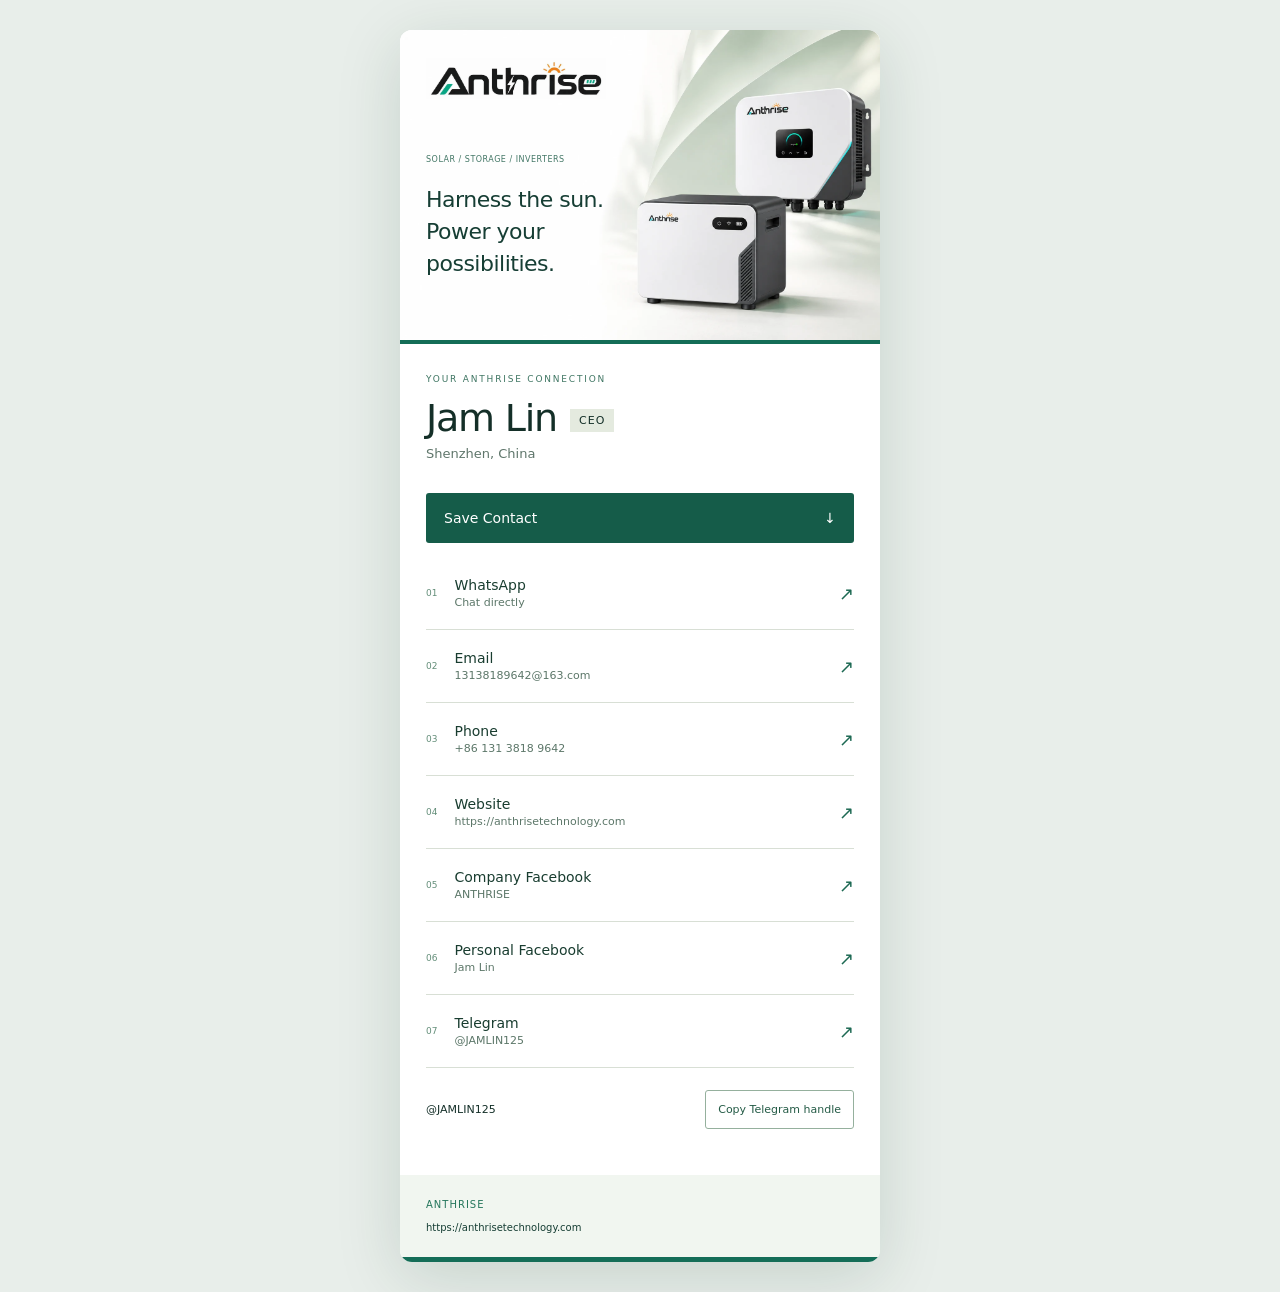
==== index.html @ 95c355f5 "Publish Jam Lin CEO digital card with local assets and vCard" ====
<!doctype html><html lang="en"><head><meta charset="utf-8"><meta name="viewport" content="width=device-width,initial-scale=1"><meta name="theme-color" content="#146d57"><meta name="description" content="Connect with Jam Lin, CEO of ANTHRISE in Shenzhen, China."><title>Jam Lin · CEO · ANTHRISE</title><link rel="stylesheet" href="style.css"></head><body><main><section class="hero"><a class="logo" href="https://anthrisetechnology.com" aria-label="ANTHRISE company website"><img src="logo.webp" alt="ANTHRISE"></a><div class="hero-copy"><span>SOLAR / STORAGE / INVERTERS</span><h1>Harness the sun.<br>Power your possibilities.</h1></div><small class="concept">Product composition</small></section><section class="profile"><div class="heading"><div><div class="eyebrow">YOUR ANTHRISE CONNECTION</div><h2>Jam Lin<span>CEO</span></h2><p>Shenzhen, China</p></div><span class="sun" aria-hidden="true">✳</span></div><a class="save" href="jam-lin.vcf" download>Save Contact <span>↓</span></a><nav aria-label="Connect with Jam"><a href="https://wa.me/8613138189642"><span class="number">01</span><span class="linktext"><b>WhatsApp</b><small>Chat directly</small></span><span class="arrow" aria-hidden="true">↗</span></a><a href="mailto:13138189642@163.com"><span class="number">02</span><span class="linktext"><b>Email</b><small>13138189642@163.com</small></span><span class="arrow" aria-hidden="true">↗</span></a><a href="tel:+8613138189642"><span class="number">03</span><span class="linktext"><b>Phone</b><small>+86 131 3818 9642</small></span><span class="arrow" aria-hidden="true">↗</span></a><a href="https://anthrisetechnology.com"><span class="number">04</span><span class="linktext"><b>Website</b><small>https://anthrisetechnology.com</small></span><span class="arrow" aria-hidden="true">↗</span></a><a href="https://www.facebook.com/share/19xgM2wjvQ/?mibextid=wwXIf"><span class="number">05</span><span class="linktext"><b>Company Facebook</b><small>ANTHRISE</small></span><span class="arrow" aria-hidden="true">↗</span></a><a href="https://www.facebook.com/share/1EpAdko1EA/?mibextid=wwXIfr"><span class="number">06</span><span class="linktext"><b>Personal Facebook</b><small>Jam Lin</small></span><span class="arrow" aria-hidden="true">↗</span></a><a href="https://t.me/JAMLIN125"><span class="number">07</span><span class="linktext"><b>Telegram</b><small>@JAMLIN125</small></span><span class="arrow" aria-hidden="true">↗</span></a></nav><div class="copy-row"><span>@JAMLIN125</span><button id="copy" type="button">Copy Telegram handle</button></div><p id="status" role="status" aria-live="polite"></p></section><footer><span>ANTHRISE</span><a href="https://anthrisetechnology.com">https://anthrisetechnology.com</a></footer></main><script src="script.js"></script></body></html>
---- style.css ----
*{box-sizing:border-box}body{margin:0;background:#dce4de;font-family:"Segoe UI",system-ui,sans-serif;color:#142f28}main{max-width:480px;margin:auto;background:#f5f5ed;min-height:100vh}.hero{height:320px;position:relative;background:#081614 url(energy-scene.webp) 62% center/cover no-repeat}.logo{position:absolute;left:26px;top:25px;background:white;padding:9px 12px;display:block}.logo img{width:140px;display:block}.hero-copy{position:absolute;left:26px;bottom:32px;max-width:225px}.hero-copy span{font-size:8px;letter-spacing:1.2px;color:#9bc6b8}.hero-copy h1{font-size:24px;font-weight:300;line-height:1.4;color:#f4f6ef;letter-spacing:-.5px}.concept{position:absolute;right:10px;bottom:8px;font-size:8px;color:#b0c4b9}.profile{padding:30px 26px 8px}.heading{display:flex;justify-content:space-between;align-items:center}.eyebrow{font-size:9px;letter-spacing:1.8px;color:#3e7562}h2{font-size:38px;font-weight:400;letter-spacing:-1.2px;margin:12px 0 4px}h2 span{font-size:11px;letter-spacing:1px;background:#e4eadf;padding:5px 9px;margin-left:13px;vertical-align:middle}p{font-size:13px;color:#5f766b;margin:6px 0}.sun{font-size:44px;color:#d99038}.save{display:flex;justify-content:space-between;background:#155c49;color:#fff;text-decoration:none;padding:17px 18px;border-radius:3px;margin:26px 0 14px;font-size:14px}nav a{min-height:73px;display:flex;gap:17px;align-items:center;border-bottom:1px solid #d8dfd5;text-decoration:none;color:#193d30}.number{font-size:9px;color:#628d78}.linktext{min-width:0}.linktext b{display:block;font-size:14px;font-weight:500}.linktext small{display:block;font-size:11px;color:#5c7769;margin-top:3px;overflow-wrap:anywhere}.arrow{margin-left:auto;font-size:18px;color:#1d6953}.copy-row{display:flex;justify-content:space-between;align-items:center;margin-top:22px;gap:10px;font-size:11px}button{font:inherit;padding:12px;border:1px solid #95b09d;border-radius:3px;background:transparent;color:#245b46;cursor:pointer}#status{font-size:11px;min-height:18px;margin:8px 0 12px}footer{padding:24px 26px;background:#102b27;color:#b3cebe;display:flex;flex-direction:column;gap:12px;font-size:10px;letter-spacing:1px}footer a{color:#d8e7dc;letter-spacing:0;text-decoration:none}a:focus-visible,button:focus-visible{outline:3px solid #da9139;outline-offset:3px}a:hover{filter:brightness(.92)}@media(min-width:600px){main{margin:30px auto;border-radius:12px;overflow:hidden;box-shadow:0 15px 65px #0c382426}}@media(max-width:360px){.profile{padding:25px 20px}.hero-copy{left:20px}.copy-row{flex-wrap:wrap}}body{background:#e8eeea}main{background:#fff}.hero{height:310px;background-color:#fff;background-position:center}.logo{background:transparent;padding:0;left:26px;top:28px}.logo img{width:180px;mix-blend-mode:multiply}.hero-copy{max-width:205px;bottom:42px}.hero-copy span{color:#437766;font-size:8px;letter-spacing:.5px}.hero-copy h1{color:#163e34;font-size:22px;line-height:1.45}.concept{display:none}.profile{border-top:4px solid #146d57;background:#fff}.sun{display:none}footer{background:#f1f6f0;color:#24765b;border-bottom:5px solid #146d57}footer a{color:#163e34}nav a:hover{background:#f5f8f3}@media(max-width:400px){.hero-copy{max-width:174px}.hero-copy h1{font-size:19px}.logo img{width:160px}}
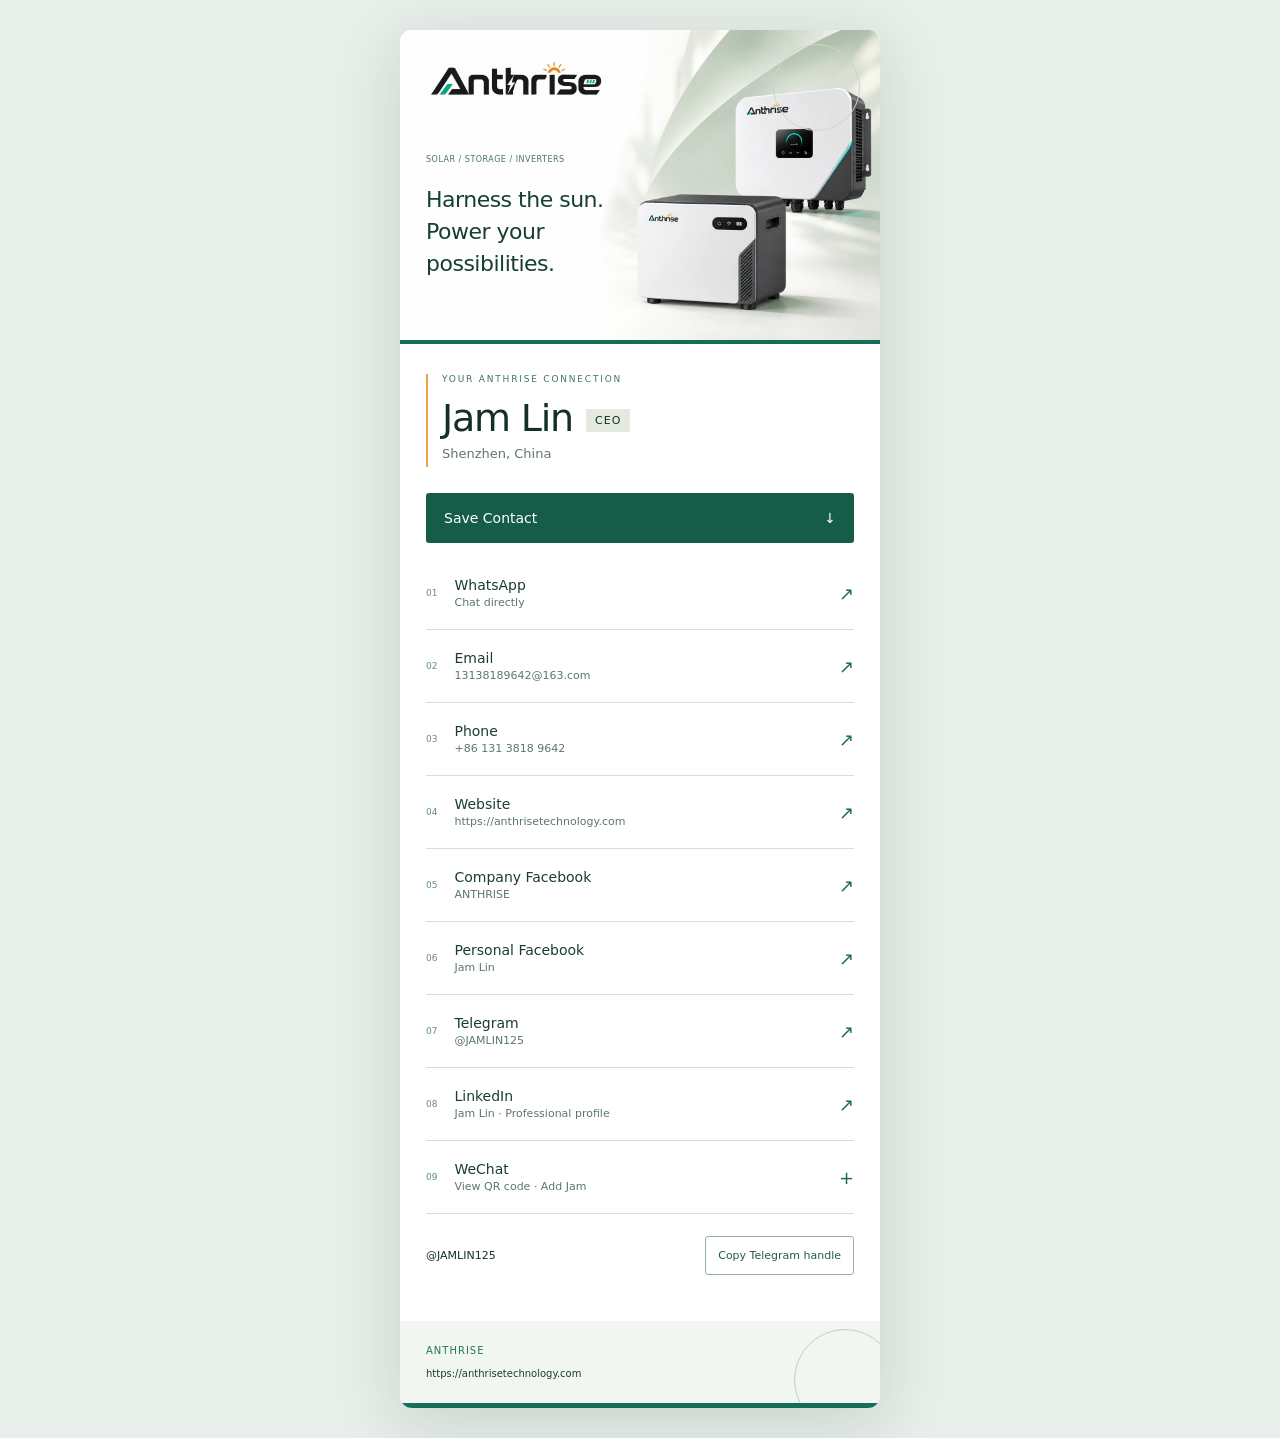
==== commit a0311cc5: "Add LinkedIn profile and supplied WeChat QR with refined card details" ====
--- a/index.html
+++ b/index.html
@@ -1 +1 @@
-<!doctype html><html lang="en"><head><meta charset="utf-8"><meta name="viewport" content="width=device-width,initial-scale=1"><meta name="theme-color" content="#146d57"><meta name="description" content="Connect with Jam Lin, CEO of ANTHRISE in Shenzhen, China."><title>Jam Lin · CEO · ANTHRISE</title><link rel="stylesheet" href="style.css"></head><body><main><section class="hero"><a class="logo" href="https://anthrisetechnology.com" aria-label="ANTHRISE company website"><img src="logo.webp" alt="ANTHRISE"></a><div class="hero-copy"><span>SOLAR / STORAGE / INVERTERS</span><h1>Harness the sun.<br>Power your possibilities.</h1></div><small class="concept">Product composition</small></section><section class="profile"><div class="heading"><div><div class="eyebrow">YOUR ANTHRISE CONNECTION</div><h2>Jam Lin<span>CEO</span></h2><p>Shenzhen, China</p></div><span class="sun" aria-hidden="true">✳</span></div><a class="save" href="jam-lin.vcf" download>Save Contact <span>↓</span></a><nav aria-label="Connect with Jam"><a href="https://wa.me/8613138189642"><span class="number">01</span><span class="linktext"><b>WhatsApp</b><small>Chat directly</small></span><span class="arrow" aria-hidden="true">↗</span></a><a href="mailto:13138189642@163.com"><span class="number">02</span><span class="linktext"><b>Email</b><small>13138189642@163.com</small></span><span class="arrow" aria-hidden="true">↗</span></a><a href="tel:+8613138189642"><span class="number">03</span><span class="linktext"><b>Phone</b><small>+86 131 3818 9642</small></span><span class="arrow" aria-hidden="true">↗</span></a><a href="https://anthrisetechnology.com"><span class="number">04</span><span class="linktext"><b>Website</b><small>https://anthrisetechnology.com</small></span><span class="arrow" aria-hidden="true">↗</span></a><a href="https://www.facebook.com/share/19xgM2wjvQ/?mibextid=wwXIf"><span class="number">05</span><span class="linktext"><b>Company Facebook</b><small>ANTHRISE</small></span><span class="arrow" aria-hidden="true">↗</span></a><a href="https://www.facebook.com/share/1EpAdko1EA/?mibextid=wwXIfr"><span class="number">06</span><span class="linktext"><b>Personal Facebook</b><small>Jam Lin</small></span><span class="arrow" aria-hidden="true">↗</span></a><a href="https://t.me/JAMLIN125"><span class="number">07</span><span class="linktext"><b>Telegram</b><small>@JAMLIN125</small></span><span class="arrow" aria-hidden="true">↗</span></a></nav><div class="copy-row"><span>@JAMLIN125</span><button id="copy" type="button">Copy Telegram handle</button></div><p id="status" role="status" aria-live="polite"></p></section><footer><span>ANTHRISE</span><a href="https://anthrisetechnology.com">https://anthrisetechnology.com</a></footer></main><script src="script.js"></script></body></html>+<!doctype html><html lang="en"><head><meta charset="utf-8"><meta name="viewport" content="width=device-width,initial-scale=1"><meta name="theme-color" content="#146d57"><meta name="description" content="Connect with Jam Lin, CEO of ANTHRISE in Shenzhen, China."><title>Jam Lin · CEO · ANTHRISE</title><link rel="stylesheet" href="style.css"></head><body><main><section class="hero"><a class="logo" href="https://anthrisetechnology.com" aria-label="ANTHRISE company website"><img src="logo.webp" alt="ANTHRISE"></a><div class="hero-copy"><span>SOLAR / STORAGE / INVERTERS</span><h1>Harness the sun.<br>Power your possibilities.</h1></div><small class="concept">Product composition</small></section><section class="profile"><div class="heading"><div><div class="eyebrow">YOUR ANTHRISE CONNECTION</div><h2>Jam Lin<span>CEO</span></h2><p>Shenzhen, China</p></div><span class="sun" aria-hidden="true">✳</span></div><a class="save" href="jam-lin.vcf" download>Save Contact <span>↓</span></a><nav aria-label="Connect with Jam"><a href="https://wa.me/8613138189642"><span class="number">01</span><span class="linktext"><b>WhatsApp</b><small>Chat directly</small></span><span class="arrow" aria-hidden="true">↗</span></a><a href="mailto:13138189642@163.com"><span class="number">02</span><span class="linktext"><b>Email</b><small>13138189642@163.com</small></span><span class="arrow" aria-hidden="true">↗</span></a><a href="tel:+8613138189642"><span class="number">03</span><span class="linktext"><b>Phone</b><small>+86 131 3818 9642</small></span><span class="arrow" aria-hidden="true">↗</span></a><a href="https://anthrisetechnology.com"><span class="number">04</span><span class="linktext"><b>Website</b><small>https://anthrisetechnology.com</small></span><span class="arrow" aria-hidden="true">↗</span></a><a href="https://www.facebook.com/share/19xgM2wjvQ/?mibextid=wwXIf"><span class="number">05</span><span class="linktext"><b>Company Facebook</b><small>ANTHRISE</small></span><span class="arrow" aria-hidden="true">↗</span></a><a href="https://www.facebook.com/share/1EpAdko1EA/?mibextid=wwXIfr"><span class="number">06</span><span class="linktext"><b>Personal Facebook</b><small>Jam Lin</small></span><span class="arrow" aria-hidden="true">↗</span></a><a href="https://t.me/JAMLIN125"><span class="number">07</span><span class="linktext"><b>Telegram</b><small>@JAMLIN125</small></span><span class="arrow" aria-hidden="true">↗</span></a><a href="https://www.linkedin.com/in/%E5%86%A0%E6%97%AD-%E6%9E%97-8a9b32443/"><span class="number">08</span><span class="linktext"><b>LinkedIn</b><small>Jam Lin · Professional profile</small></span><span class="arrow" aria-hidden="true">↗</span></a></nav><details class="wechat"><summary><span class="number">09</span><span class="linktext"><b>WeChat</b><small>View QR code · Add Jam</small></span><span class="arrow" aria-hidden="true">+</span></summary><div class="wechat-panel"><img src="wechat-qr.png" alt="Jam Lin WeChat friend QR code" width="280" height="280"><p>Save this QR code, then open WeChat → Scan → Photos to add me. You can also try long-pressing the code inside WeChat.</p><a href="wechat-qr.png" download="Jam-Lin-WeChat.png">Save WeChat QR code ↓</a></div></details><div class="copy-row"><span>@JAMLIN125</span><button id="copy" type="button">Copy Telegram handle</button></div><p id="status" role="status" aria-live="polite"></p></section><footer><span>ANTHRISE</span><a href="https://anthrisetechnology.com">https://anthrisetechnology.com</a></footer></main><script src="script.js"></script></body></html>
--- a/style.css
+++ b/style.css
@@ -1 +1 @@
-*{box-sizing:border-box}body{margin:0;background:#dce4de;font-family:"Segoe UI",system-ui,sans-serif;color:#142f28}main{max-width:480px;margin:auto;background:#f5f5ed;min-height:100vh}.hero{height:320px;position:relative;background:#081614 url(energy-scene.webp) 62% center/cover no-repeat}.logo{position:absolute;left:26px;top:25px;background:white;padding:9px 12px;display:block}.logo img{width:140px;display:block}.hero-copy{position:absolute;left:26px;bottom:32px;max-width:225px}.hero-copy span{font-size:8px;letter-spacing:1.2px;color:#9bc6b8}.hero-copy h1{font-size:24px;font-weight:300;line-height:1.4;color:#f4f6ef;letter-spacing:-.5px}.concept{position:absolute;right:10px;bottom:8px;font-size:8px;color:#b0c4b9}.profile{padding:30px 26px 8px}.heading{display:flex;justify-content:space-between;align-items:center}.eyebrow{font-size:9px;letter-spacing:1.8px;color:#3e7562}h2{font-size:38px;font-weight:400;letter-spacing:-1.2px;margin:12px 0 4px}h2 span{font-size:11px;letter-spacing:1px;background:#e4eadf;padding:5px 9px;margin-left:13px;vertical-align:middle}p{font-size:13px;color:#5f766b;margin:6px 0}.sun{font-size:44px;color:#d99038}.save{display:flex;justify-content:space-between;background:#155c49;color:#fff;text-decoration:none;padding:17px 18px;border-radius:3px;margin:26px 0 14px;font-size:14px}nav a{min-height:73px;display:flex;gap:17px;align-items:center;border-bottom:1px solid #d8dfd5;text-decoration:none;color:#193d30}.number{font-size:9px;color:#628d78}.linktext{min-width:0}.linktext b{display:block;font-size:14px;font-weight:500}.linktext small{display:block;font-size:11px;color:#5c7769;margin-top:3px;overflow-wrap:anywhere}.arrow{margin-left:auto;font-size:18px;color:#1d6953}.copy-row{display:flex;justify-content:space-between;align-items:center;margin-top:22px;gap:10px;font-size:11px}button{font:inherit;padding:12px;border:1px solid #95b09d;border-radius:3px;background:transparent;color:#245b46;cursor:pointer}#status{font-size:11px;min-height:18px;margin:8px 0 12px}footer{padding:24px 26px;background:#102b27;color:#b3cebe;display:flex;flex-direction:column;gap:12px;font-size:10px;letter-spacing:1px}footer a{color:#d8e7dc;letter-spacing:0;text-decoration:none}a:focus-visible,button:focus-visible{outline:3px solid #da9139;outline-offset:3px}a:hover{filter:brightness(.92)}@media(min-width:600px){main{margin:30px auto;border-radius:12px;overflow:hidden;box-shadow:0 15px 65px #0c382426}}@media(max-width:360px){.profile{padding:25px 20px}.hero-copy{left:20px}.copy-row{flex-wrap:wrap}}body{background:#e8eeea}main{background:#fff}.hero{height:310px;background-color:#fff;background-position:center}.logo{background:transparent;padding:0;left:26px;top:28px}.logo img{width:180px;mix-blend-mode:multiply}.hero-copy{max-width:205px;bottom:42px}.hero-copy span{color:#437766;font-size:8px;letter-spacing:.5px}.hero-copy h1{color:#163e34;font-size:22px;line-height:1.45}.concept{display:none}.profile{border-top:4px solid #146d57;background:#fff}.sun{display:none}footer{background:#f1f6f0;color:#24765b;border-bottom:5px solid #146d57}footer a{color:#163e34}nav a:hover{background:#f5f8f3}@media(max-width:400px){.hero-copy{max-width:174px}.hero-copy h1{font-size:19px}.logo img{width:160px}}+*{box-sizing:border-box}body{margin:0;background:#dce4de;font-family:"Segoe UI",system-ui,sans-serif;color:#142f28}main{max-width:480px;margin:auto;background:#f5f5ed;min-height:100vh}.hero{height:320px;position:relative;background:#081614 url(energy-scene.webp) 62% center/cover no-repeat}.logo{position:absolute;left:26px;top:25px;background:white;padding:9px 12px;display:block}.logo img{width:140px;display:block}.hero-copy{position:absolute;left:26px;bottom:32px;max-width:225px}.hero-copy span{font-size:8px;letter-spacing:1.2px;color:#9bc6b8}.hero-copy h1{font-size:24px;font-weight:300;line-height:1.4;color:#f4f6ef;letter-spacing:-.5px}.concept{position:absolute;right:10px;bottom:8px;font-size:8px;color:#b0c4b9}.profile{padding:30px 26px 8px}.heading{display:flex;justify-content:space-between;align-items:center}.eyebrow{font-size:9px;letter-spacing:1.8px;color:#3e7562}h2{font-size:38px;font-weight:400;letter-spacing:-1.2px;margin:12px 0 4px}h2 span{font-size:11px;letter-spacing:1px;background:#e4eadf;padding:5px 9px;margin-left:13px;vertical-align:middle}p{font-size:13px;color:#5f766b;margin:6px 0}.sun{font-size:44px;color:#d99038}.save{display:flex;justify-content:space-between;background:#155c49;color:#fff;text-decoration:none;padding:17px 18px;border-radius:3px;margin:26px 0 14px;font-size:14px}nav a{min-height:73px;display:flex;gap:17px;align-items:center;border-bottom:1px solid #d8dfd5;text-decoration:none;color:#193d30}.number{font-size:9px;color:#628d78}.linktext{min-width:0}.linktext b{display:block;font-size:14px;font-weight:500}.linktext small{display:block;font-size:11px;color:#5c7769;margin-top:3px;overflow-wrap:anywhere}.arrow{margin-left:auto;font-size:18px;color:#1d6953}.copy-row{display:flex;justify-content:space-between;align-items:center;margin-top:22px;gap:10px;font-size:11px}button{font:inherit;padding:12px;border:1px solid #95b09d;border-radius:3px;background:transparent;color:#245b46;cursor:pointer}#status{font-size:11px;min-height:18px;margin:8px 0 12px}footer{padding:24px 26px;background:#102b27;color:#b3cebe;display:flex;flex-direction:column;gap:12px;font-size:10px;letter-spacing:1px}footer a{color:#d8e7dc;letter-spacing:0;text-decoration:none}a:focus-visible,button:focus-visible{outline:3px solid #da9139;outline-offset:3px}a:hover{filter:brightness(.92)}@media(min-width:600px){main{margin:30px auto;border-radius:12px;overflow:hidden;box-shadow:0 15px 65px #0c382426}}@media(max-width:360px){.profile{padding:25px 20px}.hero-copy{left:20px}.copy-row{flex-wrap:wrap}}body{background:#e8eeea}main{background:#fff}.hero{height:310px;background-color:#fff;background-position:center}.logo{background:transparent;padding:0;left:26px;top:28px}.logo img{width:180px;mix-blend-mode:multiply}.hero-copy{max-width:205px;bottom:42px}.hero-copy span{color:#437766;font-size:8px;letter-spacing:.5px}.hero-copy h1{color:#163e34;font-size:22px;line-height:1.45}.concept{display:none}.profile{border-top:4px solid #146d57;background:#fff}.sun{display:none}footer{background:#f1f6f0;color:#24765b;border-bottom:5px solid #146d57}footer a{color:#163e34}nav a:hover{background:#f5f8f3}@media(max-width:400px){.hero-copy{max-width:174px}.hero-copy h1{font-size:19px}.logo img{width:160px}}footer{position:relative;overflow:hidden}footer:before{content:"";position:absolute;right:-16px;top:8px;width:100px;height:100px;border:1px solid #bdd2bf;border-radius:50%;pointer-events:none}.heading{border-left:2px solid #e8a24b;padding-left:14px}.hero:after{content:"";position:absolute;right:20px;top:14px;width:85px;height:85px;border:1px solid #c8d9c5;border-radius:50%;pointer-events:none}.wechat summary{list-style:none;cursor:pointer;display:flex;gap:17px;align-items:center;min-height:73px;border-bottom:1px solid #d8dfd5;color:#193d30}.wechat summary::-webkit-details-marker{display:none}.wechat summary:focus-visible{outline:3px solid #da9139}.wechat[open] .arrow{transform:rotate(45deg)}.wechat-panel{text-align:center;background:#f4f8f1;padding:20px 15px;margin:12px 0;border-radius:8px}.wechat-panel img{display:block;width:min(100%,280px);height:auto;margin:auto}.wechat-panel p{font-size:12px;line-height:1.7;margin:14px 0}.wechat-panel a{color:#146d57;display:inline-block;padding:12px;font-size:13px}
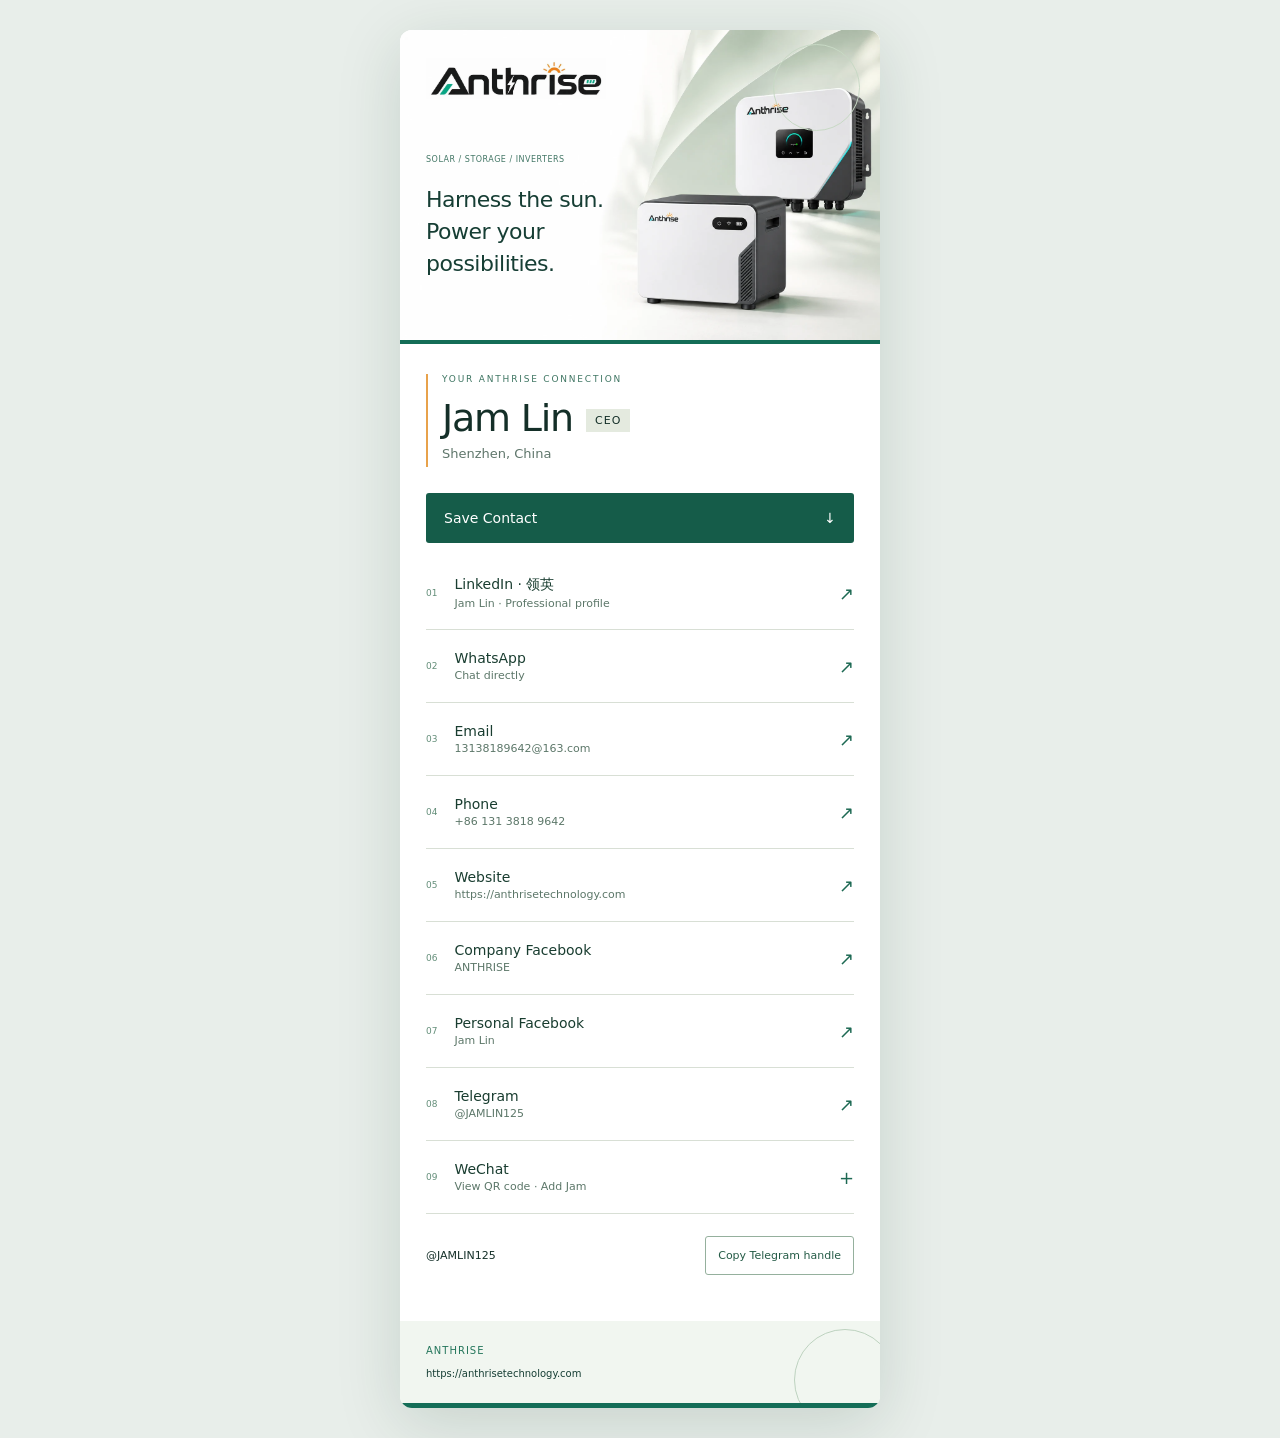
==== commit fc8ce383: "Make LinkedIn the first contact option with a clear bilingual label" ====
--- a/index.html
+++ b/index.html
@@ -1 +1 @@
-<!doctype html><html lang="en"><head><meta charset="utf-8"><meta name="viewport" content="width=device-width,initial-scale=1"><meta name="theme-color" content="#146d57"><meta name="description" content="Connect with Jam Lin, CEO of ANTHRISE in Shenzhen, China."><title>Jam Lin · CEO · ANTHRISE</title><link rel="stylesheet" href="style.css"></head><body><main><section class="hero"><a class="logo" href="https://anthrisetechnology.com" aria-label="ANTHRISE company website"><img src="logo.webp" alt="ANTHRISE"></a><div class="hero-copy"><span>SOLAR / STORAGE / INVERTERS</span><h1>Harness the sun.<br>Power your possibilities.</h1></div><small class="concept">Product composition</small></section><section class="profile"><div class="heading"><div><div class="eyebrow">YOUR ANTHRISE CONNECTION</div><h2>Jam Lin<span>CEO</span></h2><p>Shenzhen, China</p></div><span class="sun" aria-hidden="true">✳</span></div><a class="save" href="jam-lin.vcf" download>Save Contact <span>↓</span></a><nav aria-label="Connect with Jam"><a href="https://wa.me/8613138189642"><span class="number">01</span><span class="linktext"><b>WhatsApp</b><small>Chat directly</small></span><span class="arrow" aria-hidden="true">↗</span></a><a href="mailto:13138189642@163.com"><span class="number">02</span><span class="linktext"><b>Email</b><small>13138189642@163.com</small></span><span class="arrow" aria-hidden="true">↗</span></a><a href="tel:+8613138189642"><span class="number">03</span><span class="linktext"><b>Phone</b><small>+86 131 3818 9642</small></span><span class="arrow" aria-hidden="true">↗</span></a><a href="https://anthrisetechnology.com"><span class="number">04</span><span class="linktext"><b>Website</b><small>https://anthrisetechnology.com</small></span><span class="arrow" aria-hidden="true">↗</span></a><a href="https://www.facebook.com/share/19xgM2wjvQ/?mibextid=wwXIf"><span class="number">05</span><span class="linktext"><b>Company Facebook</b><small>ANTHRISE</small></span><span class="arrow" aria-hidden="true">↗</span></a><a href="https://www.facebook.com/share/1EpAdko1EA/?mibextid=wwXIfr"><span class="number">06</span><span class="linktext"><b>Personal Facebook</b><small>Jam Lin</small></span><span class="arrow" aria-hidden="true">↗</span></a><a href="https://t.me/JAMLIN125"><span class="number">07</span><span class="linktext"><b>Telegram</b><small>@JAMLIN125</small></span><span class="arrow" aria-hidden="true">↗</span></a><a href="https://www.linkedin.com/in/%E5%86%A0%E6%97%AD-%E6%9E%97-8a9b32443/"><span class="number">08</span><span class="linktext"><b>LinkedIn</b><small>Jam Lin · Professional profile</small></span><span class="arrow" aria-hidden="true">↗</span></a></nav><details class="wechat"><summary><span class="number">09</span><span class="linktext"><b>WeChat</b><small>View QR code · Add Jam</small></span><span class="arrow" aria-hidden="true">+</span></summary><div class="wechat-panel"><img src="wechat-qr.png" alt="Jam Lin WeChat friend QR code" width="280" height="280"><p>Save this QR code, then open WeChat → Scan → Photos to add me. You can also try long-pressing the code inside WeChat.</p><a href="wechat-qr.png" download="Jam-Lin-WeChat.png">Save WeChat QR code ↓</a></div></details><div class="copy-row"><span>@JAMLIN125</span><button id="copy" type="button">Copy Telegram handle</button></div><p id="status" role="status" aria-live="polite"></p></section><footer><span>ANTHRISE</span><a href="https://anthrisetechnology.com">https://anthrisetechnology.com</a></footer></main><script src="script.js"></script></body></html>+<!doctype html><html lang="en"><head><meta charset="utf-8"><meta name="viewport" content="width=device-width,initial-scale=1"><meta name="theme-color" content="#146d57"><meta name="description" content="Connect with Jam Lin, CEO of ANTHRISE in Shenzhen, China."><title>Jam Lin · CEO · ANTHRISE</title><link rel="stylesheet" href="style.css"></head><body><main><section class="hero"><a class="logo" href="https://anthrisetechnology.com" aria-label="ANTHRISE company website"><img src="logo.webp" alt="ANTHRISE"></a><div class="hero-copy"><span>SOLAR / STORAGE / INVERTERS</span><h1>Harness the sun.<br>Power your possibilities.</h1></div><small class="concept">Product composition</small></section><section class="profile"><div class="heading"><div><div class="eyebrow">YOUR ANTHRISE CONNECTION</div><h2>Jam Lin<span>CEO</span></h2><p>Shenzhen, China</p></div><span class="sun" aria-hidden="true">✳</span></div><a class="save" href="jam-lin.vcf" download>Save Contact <span>↓</span></a><nav aria-label="Connect with Jam"><a href="https://www.linkedin.com/in/%E5%86%A0%E6%97%AD-%E6%9E%97-8a9b32443/"><span class="number">01</span><span class="linktext"><b>LinkedIn · 领英</b><small>Jam Lin · Professional profile</small></span><span class="arrow" aria-hidden="true">↗</span></a><a href="https://wa.me/8613138189642"><span class="number">02</span><span class="linktext"><b>WhatsApp</b><small>Chat directly</small></span><span class="arrow" aria-hidden="true">↗</span></a><a href="mailto:13138189642@163.com"><span class="number">03</span><span class="linktext"><b>Email</b><small>13138189642@163.com</small></span><span class="arrow" aria-hidden="true">↗</span></a><a href="tel:+8613138189642"><span class="number">04</span><span class="linktext"><b>Phone</b><small>+86 131 3818 9642</small></span><span class="arrow" aria-hidden="true">↗</span></a><a href="https://anthrisetechnology.com"><span class="number">05</span><span class="linktext"><b>Website</b><small>https://anthrisetechnology.com</small></span><span class="arrow" aria-hidden="true">↗</span></a><a href="https://www.facebook.com/share/19xgM2wjvQ/?mibextid=wwXIf"><span class="number">06</span><span class="linktext"><b>Company Facebook</b><small>ANTHRISE</small></span><span class="arrow" aria-hidden="true">↗</span></a><a href="https://www.facebook.com/share/1EpAdko1EA/?mibextid=wwXIfr"><span class="number">07</span><span class="linktext"><b>Personal Facebook</b><small>Jam Lin</small></span><span class="arrow" aria-hidden="true">↗</span></a><a href="https://t.me/JAMLIN125"><span class="number">08</span><span class="linktext"><b>Telegram</b><small>@JAMLIN125</small></span><span class="arrow" aria-hidden="true">↗</span></a></nav><details class="wechat"><summary><span class="number">09</span><span class="linktext"><b>WeChat</b><small>View QR code · Add Jam</small></span><span class="arrow" aria-hidden="true">+</span></summary><div class="wechat-panel"><img src="wechat-qr.png" alt="Jam Lin WeChat friend QR code" width="280" height="280"><p>Save this QR code, then open WeChat → Scan → Photos to add me. You can also try long-pressing the code inside WeChat.</p><a href="wechat-qr.png" download="Jam-Lin-WeChat.png">Save WeChat QR code ↓</a></div></details><div class="copy-row"><span>@JAMLIN125</span><button id="copy" type="button">Copy Telegram handle</button></div><p id="status" role="status" aria-live="polite"></p></section><footer><span>ANTHRISE</span><a href="https://anthrisetechnology.com">https://anthrisetechnology.com</a></footer></main><script src="script.js"></script></body></html>
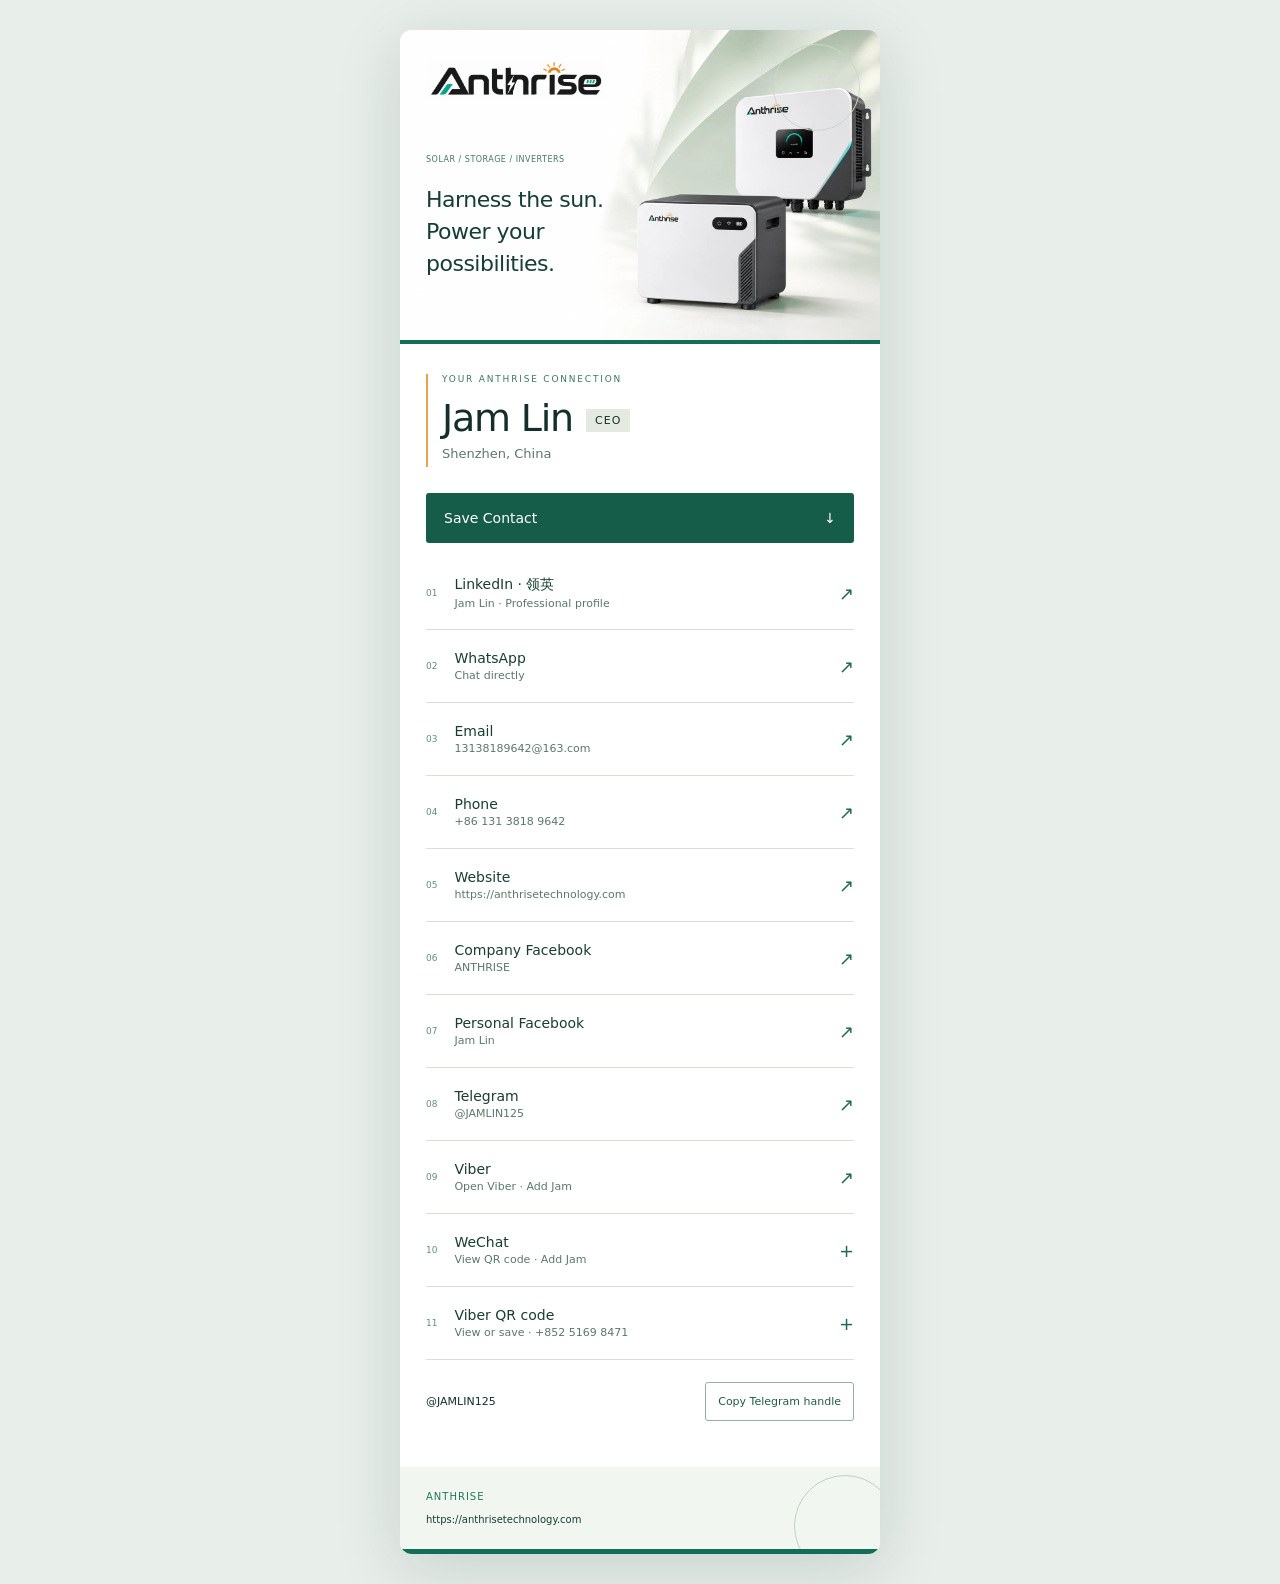
==== commit 14e91c5e: "Add supplied Viber account and QR fallback to digital card only" ====
--- a/index.html
+++ b/index.html
@@ -1 +1 @@
-<!doctype html><html lang="en"><head><meta charset="utf-8"><meta name="viewport" content="width=device-width,initial-scale=1"><meta name="theme-color" content="#146d57"><meta name="description" content="Connect with Jam Lin, CEO of ANTHRISE in Shenzhen, China."><title>Jam Lin · CEO · ANTHRISE</title><link rel="stylesheet" href="style.css"></head><body><main><section class="hero"><a class="logo" href="https://anthrisetechnology.com" aria-label="ANTHRISE company website"><img src="logo.webp" alt="ANTHRISE"></a><div class="hero-copy"><span>SOLAR / STORAGE / INVERTERS</span><h1>Harness the sun.<br>Power your possibilities.</h1></div><small class="concept">Product composition</small></section><section class="profile"><div class="heading"><div><div class="eyebrow">YOUR ANTHRISE CONNECTION</div><h2>Jam Lin<span>CEO</span></h2><p>Shenzhen, China</p></div><span class="sun" aria-hidden="true">✳</span></div><a class="save" href="jam-lin.vcf" download>Save Contact <span>↓</span></a><nav aria-label="Connect with Jam"><a href="https://www.linkedin.com/in/%E5%86%A0%E6%97%AD-%E6%9E%97-8a9b32443/"><span class="number">01</span><span class="linktext"><b>LinkedIn · 领英</b><small>Jam Lin · Professional profile</small></span><span class="arrow" aria-hidden="true">↗</span></a><a href="https://wa.me/8613138189642"><span class="number">02</span><span class="linktext"><b>WhatsApp</b><small>Chat directly</small></span><span class="arrow" aria-hidden="true">↗</span></a><a href="mailto:13138189642@163.com"><span class="number">03</span><span class="linktext"><b>Email</b><small>13138189642@163.com</small></span><span class="arrow" aria-hidden="true">↗</span></a><a href="tel:+8613138189642"><span class="number">04</span><span class="linktext"><b>Phone</b><small>+86 131 3818 9642</small></span><span class="arrow" aria-hidden="true">↗</span></a><a href="https://anthrisetechnology.com"><span class="number">05</span><span class="linktext"><b>Website</b><small>https://anthrisetechnology.com</small></span><span class="arrow" aria-hidden="true">↗</span></a><a href="https://www.facebook.com/share/19xgM2wjvQ/?mibextid=wwXIf"><span class="number">06</span><span class="linktext"><b>Company Facebook</b><small>ANTHRISE</small></span><span class="arrow" aria-hidden="true">↗</span></a><a href="https://www.facebook.com/share/1EpAdko1EA/?mibextid=wwXIfr"><span class="number">07</span><span class="linktext"><b>Personal Facebook</b><small>Jam Lin</small></span><span class="arrow" aria-hidden="true">↗</span></a><a href="https://t.me/JAMLIN125"><span class="number">08</span><span class="linktext"><b>Telegram</b><small>@JAMLIN125</small></span><span class="arrow" aria-hidden="true">↗</span></a></nav><details class="wechat"><summary><span class="number">09</span><span class="linktext"><b>WeChat</b><small>View QR code · Add Jam</small></span><span class="arrow" aria-hidden="true">+</span></summary><div class="wechat-panel"><img src="wechat-qr.png" alt="Jam Lin WeChat friend QR code" width="280" height="280"><p>Save this QR code, then open WeChat → Scan → Photos to add me. You can also try long-pressing the code inside WeChat.</p><a href="wechat-qr.png" download="Jam-Lin-WeChat.png">Save WeChat QR code ↓</a></div></details><div class="copy-row"><span>@JAMLIN125</span><button id="copy" type="button">Copy Telegram handle</button></div><p id="status" role="status" aria-live="polite"></p></section><footer><span>ANTHRISE</span><a href="https://anthrisetechnology.com">https://anthrisetechnology.com</a></footer></main><script src="script.js"></script></body></html>+<!doctype html><html lang="en"><head><meta charset="utf-8"><meta name="viewport" content="width=device-width,initial-scale=1"><meta name="theme-color" content="#146d57"><meta name="description" content="Connect with Jam Lin, CEO of ANTHRISE in Shenzhen, China."><title>Jam Lin · CEO · ANTHRISE</title><link rel="stylesheet" href="style.css"></head><body><main><section class="hero"><a class="logo" href="https://anthrisetechnology.com" aria-label="ANTHRISE company website"><img src="logo.webp" alt="ANTHRISE"></a><div class="hero-copy"><span>SOLAR / STORAGE / INVERTERS</span><h1>Harness the sun.<br>Power your possibilities.</h1></div><small class="concept">Product composition</small></section><section class="profile"><div class="heading"><div><div class="eyebrow">YOUR ANTHRISE CONNECTION</div><h2>Jam Lin<span>CEO</span></h2><p>Shenzhen, China</p></div><span class="sun" aria-hidden="true">✳</span></div><a class="save" href="jam-lin.vcf" download>Save Contact <span>↓</span></a><nav aria-label="Connect with Jam"><a href="https://www.linkedin.com/in/%E5%86%A0%E6%97%AD-%E6%9E%97-8a9b32443/"><span class="number">01</span><span class="linktext"><b>LinkedIn · 领英</b><small>Jam Lin · Professional profile</small></span><span class="arrow" aria-hidden="true">↗</span></a><a href="https://wa.me/8613138189642"><span class="number">02</span><span class="linktext"><b>WhatsApp</b><small>Chat directly</small></span><span class="arrow" aria-hidden="true">↗</span></a><a href="mailto:13138189642@163.com"><span class="number">03</span><span class="linktext"><b>Email</b><small>13138189642@163.com</small></span><span class="arrow" aria-hidden="true">↗</span></a><a href="tel:+8613138189642"><span class="number">04</span><span class="linktext"><b>Phone</b><small>+86 131 3818 9642</small></span><span class="arrow" aria-hidden="true">↗</span></a><a href="https://anthrisetechnology.com"><span class="number">05</span><span class="linktext"><b>Website</b><small>https://anthrisetechnology.com</small></span><span class="arrow" aria-hidden="true">↗</span></a><a href="https://www.facebook.com/share/19xgM2wjvQ/?mibextid=wwXIf"><span class="number">06</span><span class="linktext"><b>Company Facebook</b><small>ANTHRISE</small></span><span class="arrow" aria-hidden="true">↗</span></a><a href="https://www.facebook.com/share/1EpAdko1EA/?mibextid=wwXIfr"><span class="number">07</span><span class="linktext"><b>Personal Facebook</b><small>Jam Lin</small></span><span class="arrow" aria-hidden="true">↗</span></a><a href="https://t.me/JAMLIN125"><span class="number">08</span><span class="linktext"><b>Telegram</b><small>@JAMLIN125</small></span><span class="arrow" aria-hidden="true">↗</span></a><a href="viber://add?number=85251698471"><span class="number">09</span><span class="linktext"><b>Viber</b><small>Open Viber · Add Jam</small></span><span class="arrow" aria-hidden="true">↗</span></a></nav><details class="wechat"><summary><span class="number">10</span><span class="linktext"><b>WeChat</b><small>View QR code · Add Jam</small></span><span class="arrow" aria-hidden="true">+</span></summary><div class="wechat-panel"><img src="wechat-qr.png" alt="Jam Lin WeChat friend QR code" width="280" height="280"><p>Save this QR code, then open WeChat → Scan → Photos to add me. You can also try long-pressing the code inside WeChat.</p><a href="wechat-qr.png" download="Jam-Lin-WeChat.png">Save WeChat QR code ↓</a></div></details><details class="wechat"><summary><span class="number">11</span><span class="linktext"><b>Viber QR code</b><small>View or save · +852 5169 8471</small></span><span class="arrow" aria-hidden="true">+</span></summary><div class="wechat-panel"><img src="[data-uri]" alt="Jam Viber account QR code" width="280" height="280"><p>If Viber does not open, save this code and scan it in Viber, or add +852 5169 8471 in the app.</p><a href="[data-uri]" download="Jam-Viber.png">Save Viber QR code ↓</a></div></details><div class="copy-row"><span>@JAMLIN125</span><button id="copy" type="button">Copy Telegram handle</button></div><p id="status" role="status" aria-live="polite"></p></section><footer><span>ANTHRISE</span><a href="https://anthrisetechnology.com">https://anthrisetechnology.com</a></footer></main><script src="script.js"></script></body></html>
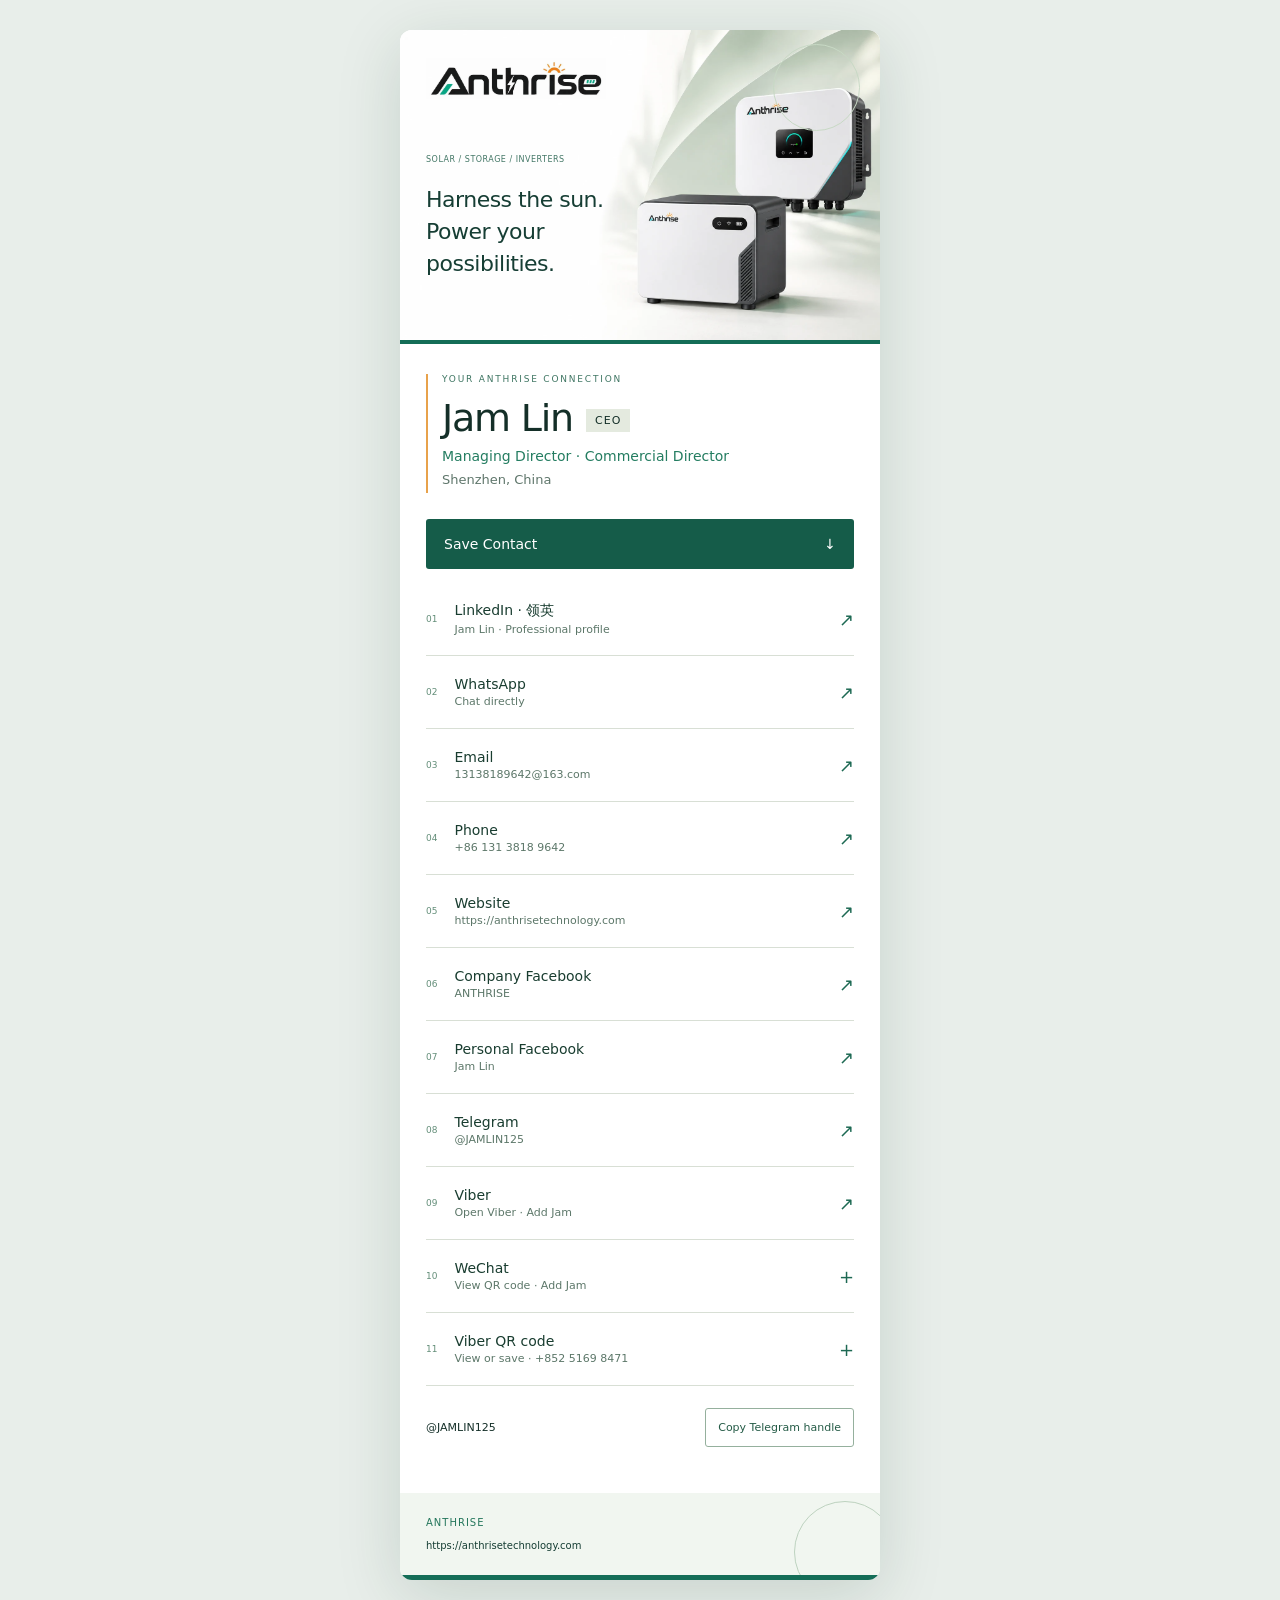
==== commit 200afb7c: "Add Managing Director and Commercial Director alongside CEO" ====
--- a/index.html
+++ b/index.html
@@ -1 +1 @@
-<!doctype html><html lang="en"><head><meta charset="utf-8"><meta name="viewport" content="width=device-width,initial-scale=1"><meta name="theme-color" content="#146d57"><meta name="description" content="Connect with Jam Lin, CEO of ANTHRISE in Shenzhen, China."><title>Jam Lin · CEO · ANTHRISE</title><link rel="stylesheet" href="style.css"></head><body><main><section class="hero"><a class="logo" href="https://anthrisetechnology.com" aria-label="ANTHRISE company website"><img src="logo.webp" alt="ANTHRISE"></a><div class="hero-copy"><span>SOLAR / STORAGE / INVERTERS</span><h1>Harness the sun.<br>Power your possibilities.</h1></div><small class="concept">Product composition</small></section><section class="profile"><div class="heading"><div><div class="eyebrow">YOUR ANTHRISE CONNECTION</div><h2>Jam Lin<span>CEO</span></h2><p>Shenzhen, China</p></div><span class="sun" aria-hidden="true">✳</span></div><a class="save" href="jam-lin.vcf" download>Save Contact <span>↓</span></a><nav aria-label="Connect with Jam"><a href="https://www.linkedin.com/in/%E5%86%A0%E6%97%AD-%E6%9E%97-8a9b32443/"><span class="number">01</span><span class="linktext"><b>LinkedIn · 领英</b><small>Jam Lin · Professional profile</small></span><span class="arrow" aria-hidden="true">↗</span></a><a href="https://wa.me/8613138189642"><span class="number">02</span><span class="linktext"><b>WhatsApp</b><small>Chat directly</small></span><span class="arrow" aria-hidden="true">↗</span></a><a href="mailto:13138189642@163.com"><span class="number">03</span><span class="linktext"><b>Email</b><small>13138189642@163.com</small></span><span class="arrow" aria-hidden="true">↗</span></a><a href="tel:+8613138189642"><span class="number">04</span><span class="linktext"><b>Phone</b><small>+86 131 3818 9642</small></span><span class="arrow" aria-hidden="true">↗</span></a><a href="https://anthrisetechnology.com"><span class="number">05</span><span class="linktext"><b>Website</b><small>https://anthrisetechnology.com</small></span><span class="arrow" aria-hidden="true">↗</span></a><a href="https://www.facebook.com/share/19xgM2wjvQ/?mibextid=wwXIf"><span class="number">06</span><span class="linktext"><b>Company Facebook</b><small>ANTHRISE</small></span><span class="arrow" aria-hidden="true">↗</span></a><a href="https://www.facebook.com/share/1EpAdko1EA/?mibextid=wwXIfr"><span class="number">07</span><span class="linktext"><b>Personal Facebook</b><small>Jam Lin</small></span><span class="arrow" aria-hidden="true">↗</span></a><a href="https://t.me/JAMLIN125"><span class="number">08</span><span class="linktext"><b>Telegram</b><small>@JAMLIN125</small></span><span class="arrow" aria-hidden="true">↗</span></a><a href="viber://add?number=85251698471"><span class="number">09</span><span class="linktext"><b>Viber</b><small>Open Viber · Add Jam</small></span><span class="arrow" aria-hidden="true">↗</span></a></nav><details class="wechat"><summary><span class="number">10</span><span class="linktext"><b>WeChat</b><small>View QR code · Add Jam</small></span><span class="arrow" aria-hidden="true">+</span></summary><div class="wechat-panel"><img src="wechat-qr.png" alt="Jam Lin WeChat friend QR code" width="280" height="280"><p>Save this QR code, then open WeChat → Scan → Photos to add me. You can also try long-pressing the code inside WeChat.</p><a href="wechat-qr.png" download="Jam-Lin-WeChat.png">Save WeChat QR code ↓</a></div></details><details class="wechat"><summary><span class="number">11</span><span class="linktext"><b>Viber QR code</b><small>View or save · +852 5169 8471</small></span><span class="arrow" aria-hidden="true">+</span></summary><div class="wechat-panel"><img src="[data-uri]" alt="Jam Viber account QR code" width="280" height="280"><p>If Viber does not open, save this code and scan it in Viber, or add +852 5169 8471 in the app.</p><a href="[data-uri]" download="Jam-Viber.png">Save Viber QR code ↓</a></div></details><div class="copy-row"><span>@JAMLIN125</span><button id="copy" type="button">Copy Telegram handle</button></div><p id="status" role="status" aria-live="polite"></p></section><footer><span>ANTHRISE</span><a href="https://anthrisetechnology.com">https://anthrisetechnology.com</a></footer></main><script src="script.js"></script></body></html>+<!doctype html><html lang="en"><head><meta charset="utf-8"><meta name="viewport" content="width=device-width,initial-scale=1"><meta name="theme-color" content="#146d57"><meta name="description" content="Connect with Jam Lin, CEO of ANTHRISE in Shenzhen, China."><title>Jam Lin · CEO · ANTHRISE</title><link rel="stylesheet" href="style.css"></head><body><main><section class="hero"><a class="logo" href="https://anthrisetechnology.com" aria-label="ANTHRISE company website"><img src="logo.webp" alt="ANTHRISE"></a><div class="hero-copy"><span>SOLAR / STORAGE / INVERTERS</span><h1>Harness the sun.<br>Power your possibilities.</h1></div><small class="concept">Product composition</small></section><section class="profile"><div class="heading"><div><div class="eyebrow">YOUR ANTHRISE CONNECTION</div><h2>Jam Lin<span>CEO</span></h2><p style="color:#247d61;margin:8px 0;font-size:14px">Managing Director · Commercial Director</p><p>Shenzhen, China</p></div><span class="sun" aria-hidden="true">✳</span></div><a class="save" href="jam-lin.vcf" download>Save Contact <span>↓</span></a><nav aria-label="Connect with Jam"><a href="https://www.linkedin.com/in/%E5%86%A0%E6%97%AD-%E6%9E%97-8a9b32443/"><span class="number">01</span><span class="linktext"><b>LinkedIn · 领英</b><small>Jam Lin · Professional profile</small></span><span class="arrow" aria-hidden="true">↗</span></a><a href="https://wa.me/8613138189642"><span class="number">02</span><span class="linktext"><b>WhatsApp</b><small>Chat directly</small></span><span class="arrow" aria-hidden="true">↗</span></a><a href="mailto:13138189642@163.com"><span class="number">03</span><span class="linktext"><b>Email</b><small>13138189642@163.com</small></span><span class="arrow" aria-hidden="true">↗</span></a><a href="tel:+8613138189642"><span class="number">04</span><span class="linktext"><b>Phone</b><small>+86 131 3818 9642</small></span><span class="arrow" aria-hidden="true">↗</span></a><a href="https://anthrisetechnology.com"><span class="number">05</span><span class="linktext"><b>Website</b><small>https://anthrisetechnology.com</small></span><span class="arrow" aria-hidden="true">↗</span></a><a href="https://www.facebook.com/share/19xgM2wjvQ/?mibextid=wwXIf"><span class="number">06</span><span class="linktext"><b>Company Facebook</b><small>ANTHRISE</small></span><span class="arrow" aria-hidden="true">↗</span></a><a href="https://www.facebook.com/share/1EpAdko1EA/?mibextid=wwXIfr"><span class="number">07</span><span class="linktext"><b>Personal Facebook</b><small>Jam Lin</small></span><span class="arrow" aria-hidden="true">↗</span></a><a href="https://t.me/JAMLIN125"><span class="number">08</span><span class="linktext"><b>Telegram</b><small>@JAMLIN125</small></span><span class="arrow" aria-hidden="true">↗</span></a><a href="viber://add?number=85251698471"><span class="number">09</span><span class="linktext"><b>Viber</b><small>Open Viber · Add Jam</small></span><span class="arrow" aria-hidden="true">↗</span></a></nav><details class="wechat"><summary><span class="number">10</span><span class="linktext"><b>WeChat</b><small>View QR code · Add Jam</small></span><span class="arrow" aria-hidden="true">+</span></summary><div class="wechat-panel"><img src="wechat-qr.png" alt="Jam Lin WeChat friend QR code" width="280" height="280"><p>Save this QR code, then open WeChat → Scan → Photos to add me. You can also try long-pressing the code inside WeChat.</p><a href="wechat-qr.png" download="Jam-Lin-WeChat.png">Save WeChat QR code ↓</a></div></details><details class="wechat"><summary><span class="number">11</span><span class="linktext"><b>Viber QR code</b><small>View or save · +852 5169 8471</small></span><span class="arrow" aria-hidden="true">+</span></summary><div class="wechat-panel"><img src="[data-uri]" alt="Jam Viber account QR code" width="280" height="280"><p>If Viber does not open, save this code and scan it in Viber, or add +852 5169 8471 in the app.</p><a href="[data-uri]" download="Jam-Viber.png">Save Viber QR code ↓</a></div></details><div class="copy-row"><span>@JAMLIN125</span><button id="copy" type="button">Copy Telegram handle</button></div><p id="status" role="status" aria-live="polite"></p></section><footer><span>ANTHRISE</span><a href="https://anthrisetechnology.com">https://anthrisetechnology.com</a></footer></main><script src="script.js"></script></body></html>
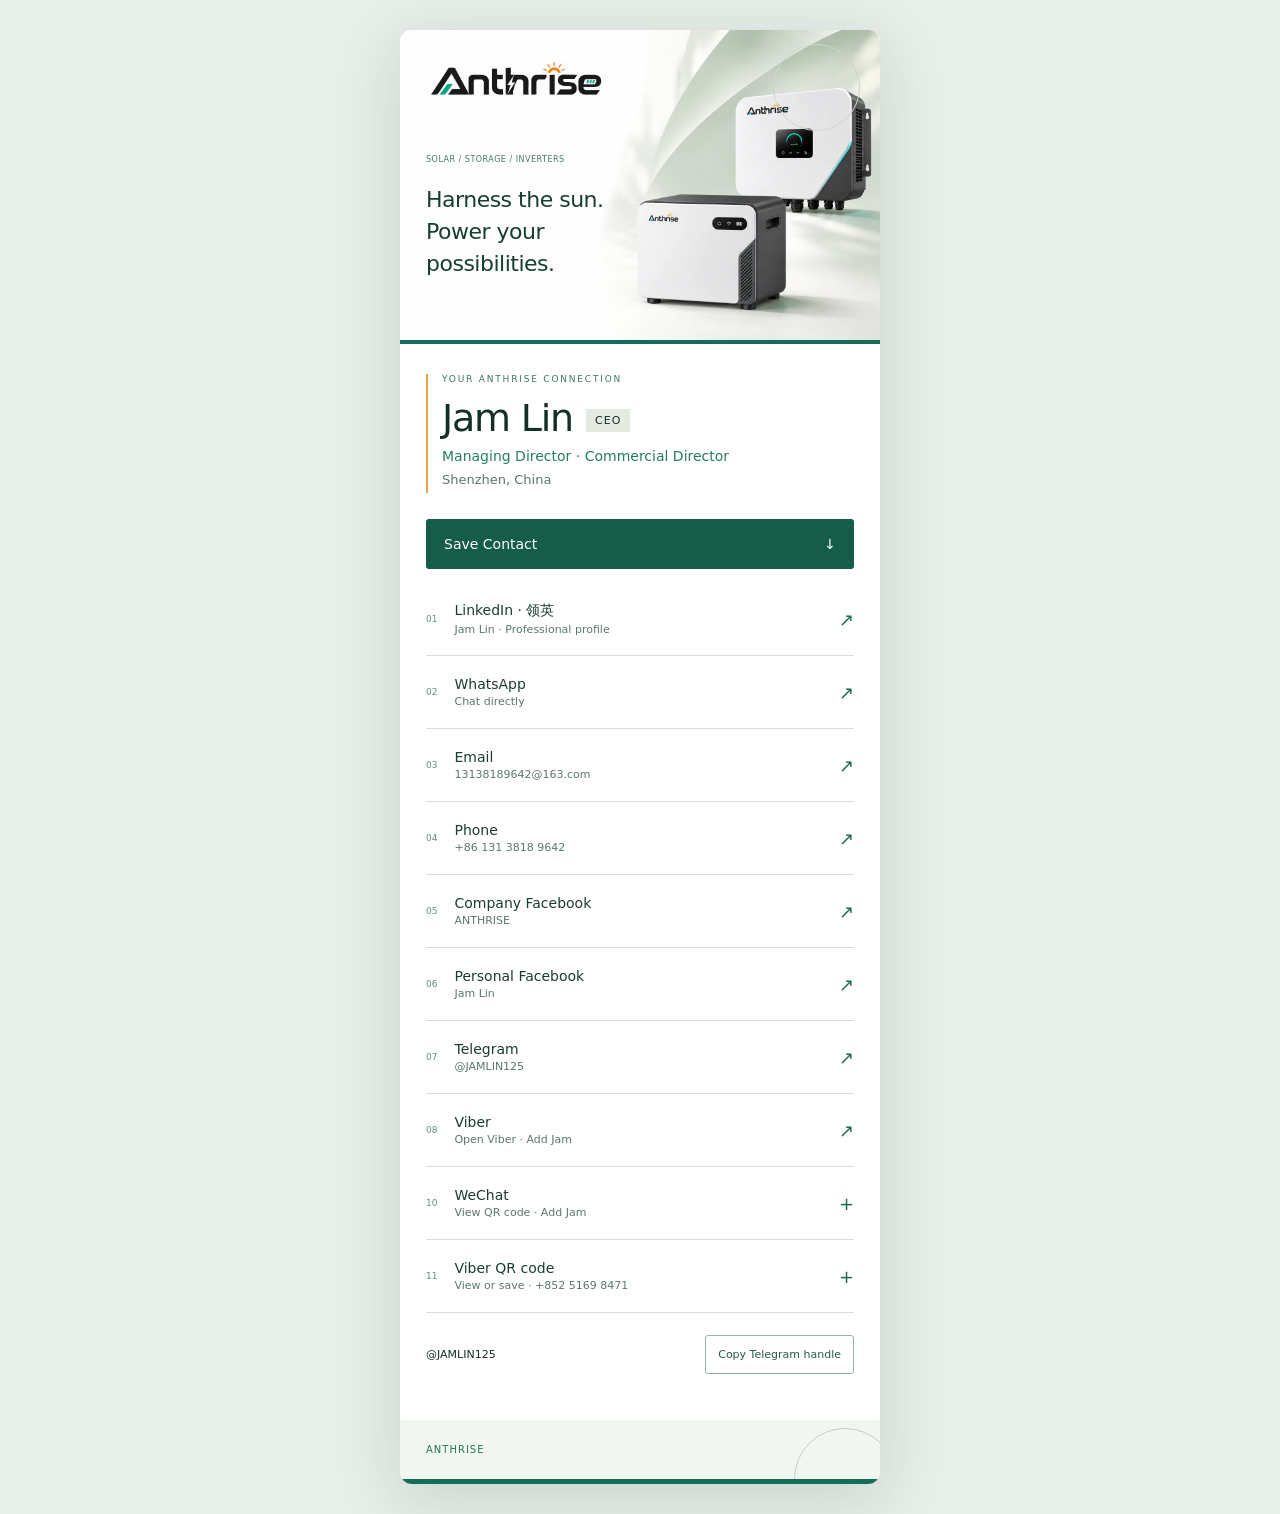
==== commit 823cc4f2: "Temporarily remove unfinished company website from business card" ====
--- a/index.html
+++ b/index.html
@@ -1 +1 @@
-<!doctype html><html lang="en"><head><meta charset="utf-8"><meta name="viewport" content="width=device-width,initial-scale=1"><meta name="theme-color" content="#146d57"><meta name="description" content="Connect with Jam Lin, CEO of ANTHRISE in Shenzhen, China."><title>Jam Lin · CEO · ANTHRISE</title><link rel="stylesheet" href="style.css"></head><body><main><section class="hero"><a class="logo" href="https://anthrisetechnology.com" aria-label="ANTHRISE company website"><img src="logo.webp" alt="ANTHRISE"></a><div class="hero-copy"><span>SOLAR / STORAGE / INVERTERS</span><h1>Harness the sun.<br>Power your possibilities.</h1></div><small class="concept">Product composition</small></section><section class="profile"><div class="heading"><div><div class="eyebrow">YOUR ANTHRISE CONNECTION</div><h2>Jam Lin<span>CEO</span></h2><p style="color:#247d61;margin:8px 0;font-size:14px">Managing Director · Commercial Director</p><p>Shenzhen, China</p></div><span class="sun" aria-hidden="true">✳</span></div><a class="save" href="jam-lin.vcf" download>Save Contact <span>↓</span></a><nav aria-label="Connect with Jam"><a href="https://www.linkedin.com/in/%E5%86%A0%E6%97%AD-%E6%9E%97-8a9b32443/"><span class="number">01</span><span class="linktext"><b>LinkedIn · 领英</b><small>Jam Lin · Professional profile</small></span><span class="arrow" aria-hidden="true">↗</span></a><a href="https://wa.me/8613138189642"><span class="number">02</span><span class="linktext"><b>WhatsApp</b><small>Chat directly</small></span><span class="arrow" aria-hidden="true">↗</span></a><a href="mailto:13138189642@163.com"><span class="number">03</span><span class="linktext"><b>Email</b><small>13138189642@163.com</small></span><span class="arrow" aria-hidden="true">↗</span></a><a href="tel:+8613138189642"><span class="number">04</span><span class="linktext"><b>Phone</b><small>+86 131 3818 9642</small></span><span class="arrow" aria-hidden="true">↗</span></a><a href="https://anthrisetechnology.com"><span class="number">05</span><span class="linktext"><b>Website</b><small>https://anthrisetechnology.com</small></span><span class="arrow" aria-hidden="true">↗</span></a><a href="https://www.facebook.com/share/19xgM2wjvQ/?mibextid=wwXIf"><span class="number">06</span><span class="linktext"><b>Company Facebook</b><small>ANTHRISE</small></span><span class="arrow" aria-hidden="true">↗</span></a><a href="https://www.facebook.com/share/1EpAdko1EA/?mibextid=wwXIfr"><span class="number">07</span><span class="linktext"><b>Personal Facebook</b><small>Jam Lin</small></span><span class="arrow" aria-hidden="true">↗</span></a><a href="https://t.me/JAMLIN125"><span class="number">08</span><span class="linktext"><b>Telegram</b><small>@JAMLIN125</small></span><span class="arrow" aria-hidden="true">↗</span></a><a href="viber://add?number=85251698471"><span class="number">09</span><span class="linktext"><b>Viber</b><small>Open Viber · Add Jam</small></span><span class="arrow" aria-hidden="true">↗</span></a></nav><details class="wechat"><summary><span class="number">10</span><span class="linktext"><b>WeChat</b><small>View QR code · Add Jam</small></span><span class="arrow" aria-hidden="true">+</span></summary><div class="wechat-panel"><img src="wechat-qr.png" alt="Jam Lin WeChat friend QR code" width="280" height="280"><p>Save this QR code, then open WeChat → Scan → Photos to add me. You can also try long-pressing the code inside WeChat.</p><a href="wechat-qr.png" download="Jam-Lin-WeChat.png">Save WeChat QR code ↓</a></div></details><details class="wechat"><summary><span class="number">11</span><span class="linktext"><b>Viber QR code</b><small>View or save · +852 5169 8471</small></span><span class="arrow" aria-hidden="true">+</span></summary><div class="wechat-panel"><img src="[data-uri]" alt="Jam Viber account QR code" width="280" height="280"><p>If Viber does not open, save this code and scan it in Viber, or add +852 5169 8471 in the app.</p><a href="[data-uri]" download="Jam-Viber.png">Save Viber QR code ↓</a></div></details><div class="copy-row"><span>@JAMLIN125</span><button id="copy" type="button">Copy Telegram handle</button></div><p id="status" role="status" aria-live="polite"></p></section><footer><span>ANTHRISE</span><a href="https://anthrisetechnology.com">https://anthrisetechnology.com</a></footer></main><script src="script.js"></script></body></html>+<!doctype html><html lang="en"><head><meta charset="utf-8"><meta name="viewport" content="width=device-width,initial-scale=1"><meta name="theme-color" content="#146d57"><meta name="description" content="Connect with Jam Lin, CEO of ANTHRISE in Shenzhen, China."><title>Jam Lin · CEO · ANTHRISE</title><link rel="stylesheet" href="style.css"></head><body><main><section class="hero"><div class="logo"><img src="logo.webp" alt="ANTHRISE"></div><div class="hero-copy"><span>SOLAR / STORAGE / INVERTERS</span><h1>Harness the sun.<br>Power your possibilities.</h1></div><small class="concept">Product composition</small></section><section class="profile"><div class="heading"><div><div class="eyebrow">YOUR ANTHRISE CONNECTION</div><h2>Jam Lin<span>CEO</span></h2><p style="color:#247d61;margin:8px 0;font-size:14px">Managing Director · Commercial Director</p><p>Shenzhen, China</p></div><span class="sun" aria-hidden="true">✳</span></div><a class="save" href="jam-lin.vcf" download>Save Contact <span>↓</span></a><nav aria-label="Connect with Jam"><a href="https://www.linkedin.com/in/%E5%86%A0%E6%97%AD-%E6%9E%97-8a9b32443/"><span class="number">01</span><span class="linktext"><b>LinkedIn · 领英</b><small>Jam Lin · Professional profile</small></span><span class="arrow" aria-hidden="true">↗</span></a><a href="https://wa.me/8613138189642"><span class="number">02</span><span class="linktext"><b>WhatsApp</b><small>Chat directly</small></span><span class="arrow" aria-hidden="true">↗</span></a><a href="mailto:13138189642@163.com"><span class="number">03</span><span class="linktext"><b>Email</b><small>13138189642@163.com</small></span><span class="arrow" aria-hidden="true">↗</span></a><a href="tel:+8613138189642"><span class="number">04</span><span class="linktext"><b>Phone</b><small>+86 131 3818 9642</small></span><span class="arrow" aria-hidden="true">↗</span></a><a href="https://www.facebook.com/share/19xgM2wjvQ/?mibextid=wwXIf"><span class="number">05</span><span class="linktext"><b>Company Facebook</b><small>ANTHRISE</small></span><span class="arrow" aria-hidden="true">↗</span></a><a href="https://www.facebook.com/share/1EpAdko1EA/?mibextid=wwXIfr"><span class="number">06</span><span class="linktext"><b>Personal Facebook</b><small>Jam Lin</small></span><span class="arrow" aria-hidden="true">↗</span></a><a href="https://t.me/JAMLIN125"><span class="number">07</span><span class="linktext"><b>Telegram</b><small>@JAMLIN125</small></span><span class="arrow" aria-hidden="true">↗</span></a><a href="viber://add?number=85251698471"><span class="number">08</span><span class="linktext"><b>Viber</b><small>Open Viber · Add Jam</small></span><span class="arrow" aria-hidden="true">↗</span></a></nav><details class="wechat"><summary><span class="number">10</span><span class="linktext"><b>WeChat</b><small>View QR code · Add Jam</small></span><span class="arrow" aria-hidden="true">+</span></summary><div class="wechat-panel"><img src="wechat-qr.png" alt="Jam Lin WeChat friend QR code" width="280" height="280"><p>Save this QR code, then open WeChat → Scan → Photos to add me. You can also try long-pressing the code inside WeChat.</p><a href="wechat-qr.png" download="Jam-Lin-WeChat.png">Save WeChat QR code ↓</a></div></details><details class="wechat"><summary><span class="number">11</span><span class="linktext"><b>Viber QR code</b><small>View or save · +852 5169 8471</small></span><span class="arrow" aria-hidden="true">+</span></summary><div class="wechat-panel"><img src="[data-uri]" alt="Jam Viber account QR code" width="280" height="280"><p>If Viber does not open, save this code and scan it in Viber, or add +852 5169 8471 in the app.</p><a href="[data-uri]" download="Jam-Viber.png">Save Viber QR code ↓</a></div></details><div class="copy-row"><span>@JAMLIN125</span><button id="copy" type="button">Copy Telegram handle</button></div><p id="status" role="status" aria-live="polite"></p></section><footer><span>ANTHRISE</span></footer></main><script src="script.js"></script></body></html>
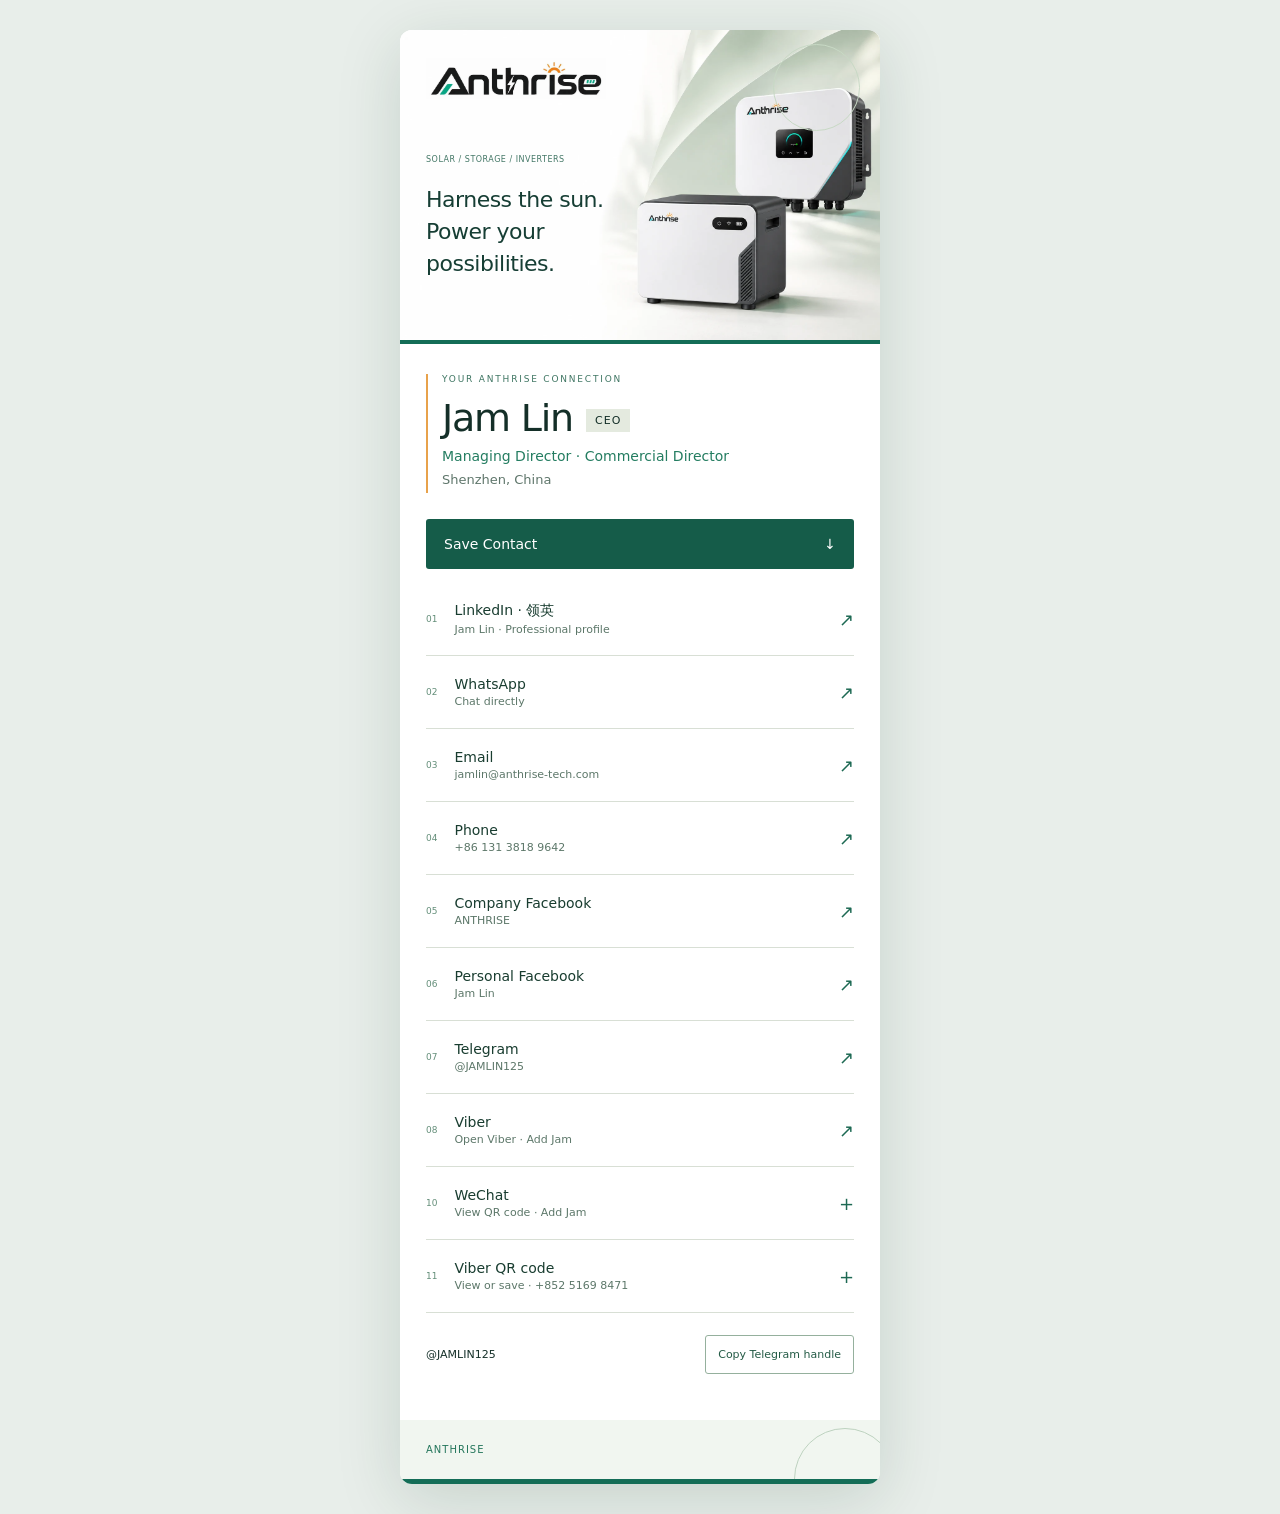
==== commit 487bc703: "Update official ANTHRISE website and Jam Lin business email" ====
--- a/index.html
+++ b/index.html
@@ -1 +1 @@
-<!doctype html><html lang="en"><head><meta charset="utf-8"><meta name="viewport" content="width=device-width,initial-scale=1"><meta name="theme-color" content="#146d57"><meta name="description" content="Connect with Jam Lin, CEO of ANTHRISE in Shenzhen, China."><title>Jam Lin · CEO · ANTHRISE</title><link rel="stylesheet" href="style.css"></head><body><main><section class="hero"><div class="logo"><img src="logo.webp" alt="ANTHRISE"></div><div class="hero-copy"><span>SOLAR / STORAGE / INVERTERS</span><h1>Harness the sun.<br>Power your possibilities.</h1></div><small class="concept">Product composition</small></section><section class="profile"><div class="heading"><div><div class="eyebrow">YOUR ANTHRISE CONNECTION</div><h2>Jam Lin<span>CEO</span></h2><p style="color:#247d61;margin:8px 0;font-size:14px">Managing Director · Commercial Director</p><p>Shenzhen, China</p></div><span class="sun" aria-hidden="true">✳</span></div><a class="save" href="jam-lin.vcf" download>Save Contact <span>↓</span></a><nav aria-label="Connect with Jam"><a href="https://www.linkedin.com/in/%E5%86%A0%E6%97%AD-%E6%9E%97-8a9b32443/"><span class="number">01</span><span class="linktext"><b>LinkedIn · 领英</b><small>Jam Lin · Professional profile</small></span><span class="arrow" aria-hidden="true">↗</span></a><a href="https://wa.me/8613138189642"><span class="number">02</span><span class="linktext"><b>WhatsApp</b><small>Chat directly</small></span><span class="arrow" aria-hidden="true">↗</span></a><a href="mailto:13138189642@163.com"><span class="number">03</span><span class="linktext"><b>Email</b><small>13138189642@163.com</small></span><span class="arrow" aria-hidden="true">↗</span></a><a href="tel:+8613138189642"><span class="number">04</span><span class="linktext"><b>Phone</b><small>+86 131 3818 9642</small></span><span class="arrow" aria-hidden="true">↗</span></a><a href="https://www.facebook.com/share/19xgM2wjvQ/?mibextid=wwXIf"><span class="number">05</span><span class="linktext"><b>Company Facebook</b><small>ANTHRISE</small></span><span class="arrow" aria-hidden="true">↗</span></a><a href="https://www.facebook.com/share/1EpAdko1EA/?mibextid=wwXIfr"><span class="number">06</span><span class="linktext"><b>Personal Facebook</b><small>Jam Lin</small></span><span class="arrow" aria-hidden="true">↗</span></a><a href="https://t.me/JAMLIN125"><span class="number">07</span><span class="linktext"><b>Telegram</b><small>@JAMLIN125</small></span><span class="arrow" aria-hidden="true">↗</span></a><a href="viber://add?number=85251698471"><span class="number">08</span><span class="linktext"><b>Viber</b><small>Open Viber · Add Jam</small></span><span class="arrow" aria-hidden="true">↗</span></a></nav><details class="wechat"><summary><span class="number">10</span><span class="linktext"><b>WeChat</b><small>View QR code · Add Jam</small></span><span class="arrow" aria-hidden="true">+</span></summary><div class="wechat-panel"><img src="wechat-qr.png" alt="Jam Lin WeChat friend QR code" width="280" height="280"><p>Save this QR code, then open WeChat → Scan → Photos to add me. You can also try long-pressing the code inside WeChat.</p><a href="wechat-qr.png" download="Jam-Lin-WeChat.png">Save WeChat QR code ↓</a></div></details><details class="wechat"><summary><span class="number">11</span><span class="linktext"><b>Viber QR code</b><small>View or save · +852 5169 8471</small></span><span class="arrow" aria-hidden="true">+</span></summary><div class="wechat-panel"><img src="[data-uri]" alt="Jam Viber account QR code" width="280" height="280"><p>If Viber does not open, save this code and scan it in Viber, or add +852 5169 8471 in the app.</p><a href="[data-uri]" download="Jam-Viber.png">Save Viber QR code ↓</a></div></details><div class="copy-row"><span>@JAMLIN125</span><button id="copy" type="button">Copy Telegram handle</button></div><p id="status" role="status" aria-live="polite"></p></section><footer><span>ANTHRISE</span></footer></main><script src="script.js"></script></body></html>+<!doctype html><html lang="en"><head><meta charset="utf-8"><meta name="viewport" content="width=device-width,initial-scale=1"><meta name="theme-color" content="#146d57"><meta name="description" content="Connect with Jam Lin, CEO of ANTHRISE in Shenzhen, China."><title>Jam Lin · CEO · ANTHRISE</title><link rel="stylesheet" href="style.css"></head><body><main><section class="hero"><div class="logo"><img src="logo.webp" alt="ANTHRISE"></div><div class="hero-copy"><span>SOLAR / STORAGE / INVERTERS</span><h1>Harness the sun.<br>Power your possibilities.</h1></div><small class="concept">Product composition</small></section><section class="profile"><div class="heading"><div><div class="eyebrow">YOUR ANTHRISE CONNECTION</div><h2>Jam Lin<span>CEO</span></h2><p style="color:#247d61;margin:8px 0;font-size:14px">Managing Director · Commercial Director</p><p>Shenzhen, China</p></div><span class="sun" aria-hidden="true">✳</span></div><a class="save" href="jam-lin.vcf" download>Save Contact <span>↓</span></a><nav aria-label="Connect with Jam"><a href="https://www.linkedin.com/in/%E5%86%A0%E6%97%AD-%E6%9E%97-8a9b32443/"><span class="number">01</span><span class="linktext"><b>LinkedIn · 领英</b><small>Jam Lin · Professional profile</small></span><span class="arrow" aria-hidden="true">↗</span></a><a href="https://wa.me/8613138189642"><span class="number">02</span><span class="linktext"><b>WhatsApp</b><small>Chat directly</small></span><span class="arrow" aria-hidden="true">↗</span></a><a href="mailto:jamlin@anthrise-tech.com"><span class="number">03</span><span class="linktext"><b>Email</b><small>jamlin@anthrise-tech.com</small></span><span class="arrow" aria-hidden="true">↗</span></a><a href="tel:+8613138189642"><span class="number">04</span><span class="linktext"><b>Phone</b><small>+86 131 3818 9642</small></span><span class="arrow" aria-hidden="true">↗</span></a><a href="https://www.facebook.com/share/19xgM2wjvQ/?mibextid=wwXIf"><span class="number">05</span><span class="linktext"><b>Company Facebook</b><small>ANTHRISE</small></span><span class="arrow" aria-hidden="true">↗</span></a><a href="https://www.facebook.com/share/1EpAdko1EA/?mibextid=wwXIfr"><span class="number">06</span><span class="linktext"><b>Personal Facebook</b><small>Jam Lin</small></span><span class="arrow" aria-hidden="true">↗</span></a><a href="https://t.me/JAMLIN125"><span class="number">07</span><span class="linktext"><b>Telegram</b><small>@JAMLIN125</small></span><span class="arrow" aria-hidden="true">↗</span></a><a href="viber://add?number=85251698471"><span class="number">08</span><span class="linktext"><b>Viber</b><small>Open Viber · Add Jam</small></span><span class="arrow" aria-hidden="true">↗</span></a></nav><details class="wechat"><summary><span class="number">10</span><span class="linktext"><b>WeChat</b><small>View QR code · Add Jam</small></span><span class="arrow" aria-hidden="true">+</span></summary><div class="wechat-panel"><img src="wechat-qr.png" alt="Jam Lin WeChat friend QR code" width="280" height="280"><p>Save this QR code, then open WeChat → Scan → Photos to add me. You can also try long-pressing the code inside WeChat.</p><a href="wechat-qr.png" download="Jam-Lin-WeChat.png">Save WeChat QR code ↓</a></div></details><details class="wechat"><summary><span class="number">11</span><span class="linktext"><b>Viber QR code</b><small>View or save · +852 5169 8471</small></span><span class="arrow" aria-hidden="true">+</span></summary><div class="wechat-panel"><img src="[data-uri]" alt="Jam Viber account QR code" width="280" height="280"><p>If Viber does not open, save this code and scan it in Viber, or add +852 5169 8471 in the app.</p><a href="[data-uri]" download="Jam-Viber.png">Save Viber QR code ↓</a></div></details><div class="copy-row"><span>@JAMLIN125</span><button id="copy" type="button">Copy Telegram handle</button></div><p id="status" role="status" aria-live="polite"></p></section><footer><span>ANTHRISE</span></footer></main><script src="script.js"></script></body></html>
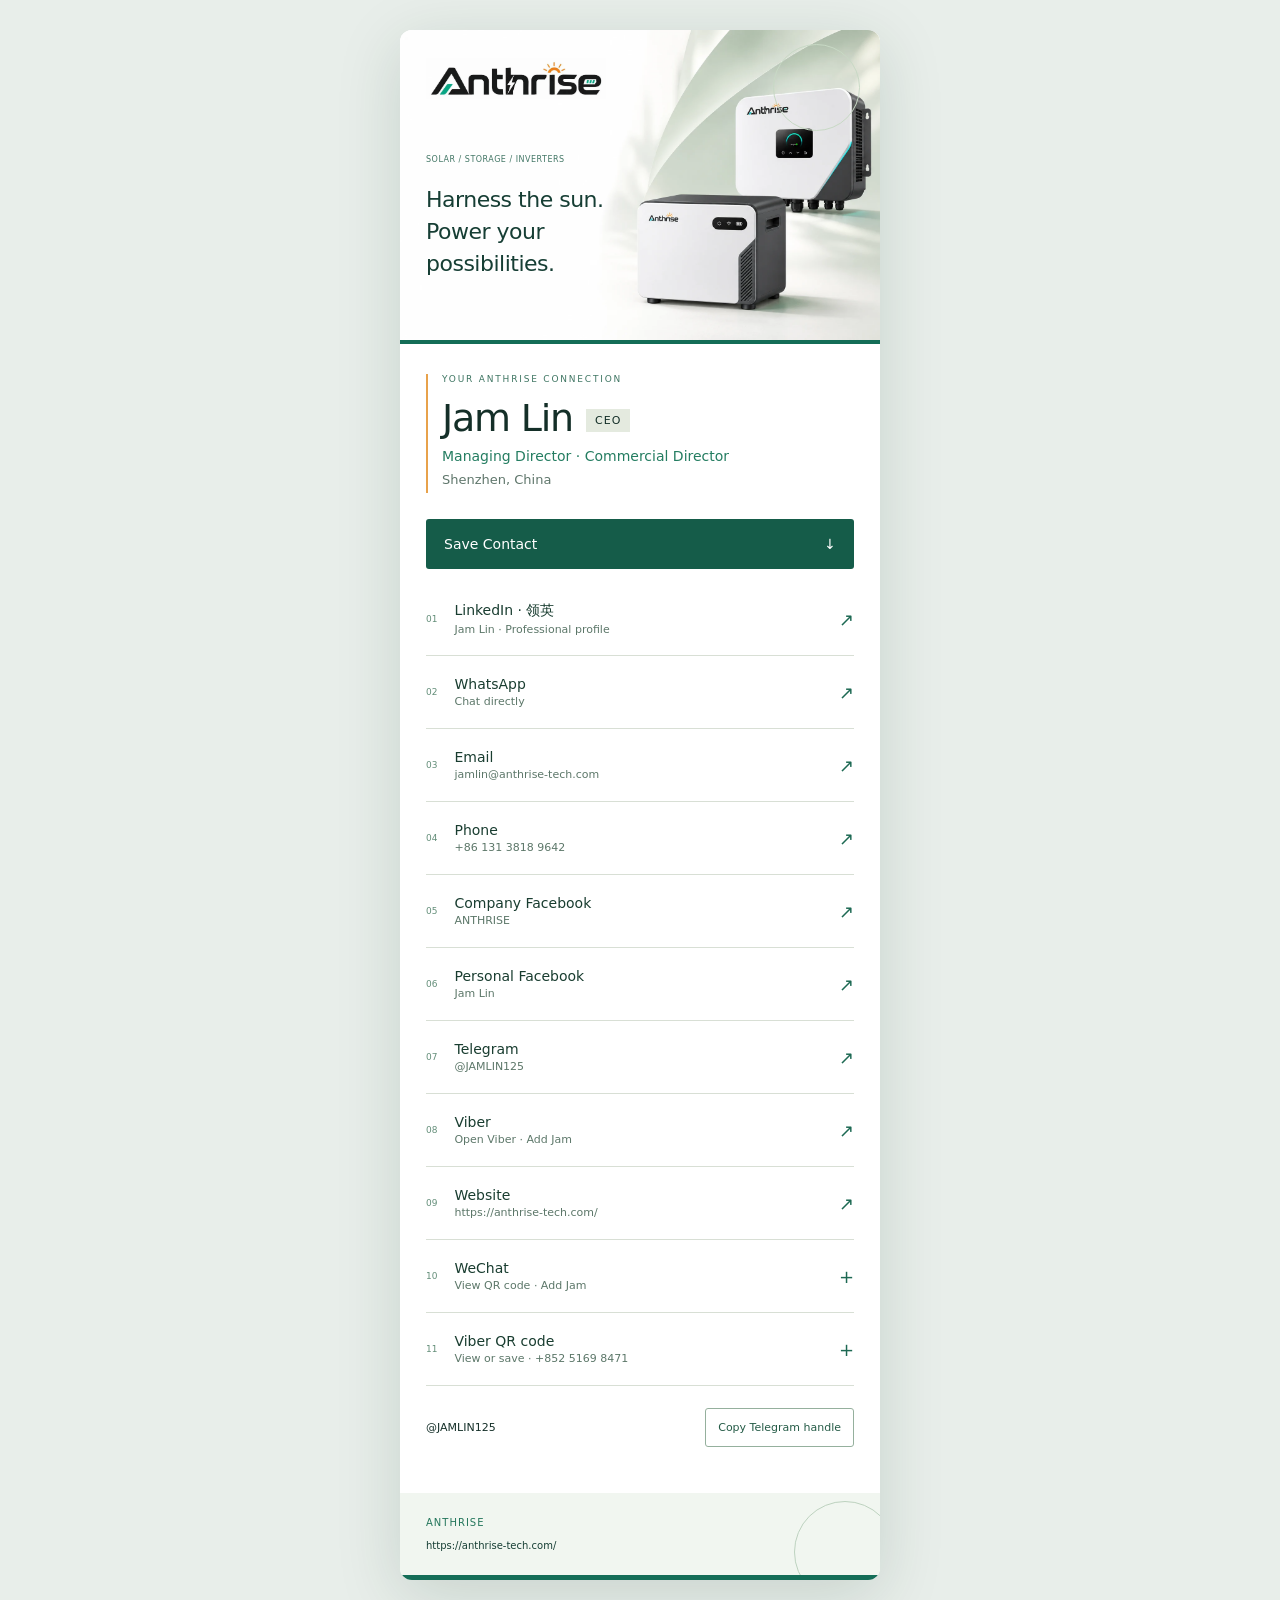
==== commit ebe1297c: "Include official anthrise-tech.com website in card and saved contact" ====
--- a/index.html
+++ b/index.html
@@ -1 +1 @@
-<!doctype html><html lang="en"><head><meta charset="utf-8"><meta name="viewport" content="width=device-width,initial-scale=1"><meta name="theme-color" content="#146d57"><meta name="description" content="Connect with Jam Lin, CEO of ANTHRISE in Shenzhen, China."><title>Jam Lin · CEO · ANTHRISE</title><link rel="stylesheet" href="style.css"></head><body><main><section class="hero"><div class="logo"><img src="logo.webp" alt="ANTHRISE"></div><div class="hero-copy"><span>SOLAR / STORAGE / INVERTERS</span><h1>Harness the sun.<br>Power your possibilities.</h1></div><small class="concept">Product composition</small></section><section class="profile"><div class="heading"><div><div class="eyebrow">YOUR ANTHRISE CONNECTION</div><h2>Jam Lin<span>CEO</span></h2><p style="color:#247d61;margin:8px 0;font-size:14px">Managing Director · Commercial Director</p><p>Shenzhen, China</p></div><span class="sun" aria-hidden="true">✳</span></div><a class="save" href="jam-lin.vcf" download>Save Contact <span>↓</span></a><nav aria-label="Connect with Jam"><a href="https://www.linkedin.com/in/%E5%86%A0%E6%97%AD-%E6%9E%97-8a9b32443/"><span class="number">01</span><span class="linktext"><b>LinkedIn · 领英</b><small>Jam Lin · Professional profile</small></span><span class="arrow" aria-hidden="true">↗</span></a><a href="https://wa.me/8613138189642"><span class="number">02</span><span class="linktext"><b>WhatsApp</b><small>Chat directly</small></span><span class="arrow" aria-hidden="true">↗</span></a><a href="mailto:jamlin@anthrise-tech.com"><span class="number">03</span><span class="linktext"><b>Email</b><small>jamlin@anthrise-tech.com</small></span><span class="arrow" aria-hidden="true">↗</span></a><a href="tel:+8613138189642"><span class="number">04</span><span class="linktext"><b>Phone</b><small>+86 131 3818 9642</small></span><span class="arrow" aria-hidden="true">↗</span></a><a href="https://www.facebook.com/share/19xgM2wjvQ/?mibextid=wwXIf"><span class="number">05</span><span class="linktext"><b>Company Facebook</b><small>ANTHRISE</small></span><span class="arrow" aria-hidden="true">↗</span></a><a href="https://www.facebook.com/share/1EpAdko1EA/?mibextid=wwXIfr"><span class="number">06</span><span class="linktext"><b>Personal Facebook</b><small>Jam Lin</small></span><span class="arrow" aria-hidden="true">↗</span></a><a href="https://t.me/JAMLIN125"><span class="number">07</span><span class="linktext"><b>Telegram</b><small>@JAMLIN125</small></span><span class="arrow" aria-hidden="true">↗</span></a><a href="viber://add?number=85251698471"><span class="number">08</span><span class="linktext"><b>Viber</b><small>Open Viber · Add Jam</small></span><span class="arrow" aria-hidden="true">↗</span></a></nav><details class="wechat"><summary><span class="number">10</span><span class="linktext"><b>WeChat</b><small>View QR code · Add Jam</small></span><span class="arrow" aria-hidden="true">+</span></summary><div class="wechat-panel"><img src="wechat-qr.png" alt="Jam Lin WeChat friend QR code" width="280" height="280"><p>Save this QR code, then open WeChat → Scan → Photos to add me. You can also try long-pressing the code inside WeChat.</p><a href="wechat-qr.png" download="Jam-Lin-WeChat.png">Save WeChat QR code ↓</a></div></details><details class="wechat"><summary><span class="number">11</span><span class="linktext"><b>Viber QR code</b><small>View or save · +852 5169 8471</small></span><span class="arrow" aria-hidden="true">+</span></summary><div class="wechat-panel"><img src="[data-uri]" alt="Jam Viber account QR code" width="280" height="280"><p>If Viber does not open, save this code and scan it in Viber, or add +852 5169 8471 in the app.</p><a href="[data-uri]" download="Jam-Viber.png">Save Viber QR code ↓</a></div></details><div class="copy-row"><span>@JAMLIN125</span><button id="copy" type="button">Copy Telegram handle</button></div><p id="status" role="status" aria-live="polite"></p></section><footer><span>ANTHRISE</span></footer></main><script src="script.js"></script></body></html>+<!doctype html><html lang="en"><head><meta charset="utf-8"><meta name="viewport" content="width=device-width,initial-scale=1"><meta name="theme-color" content="#146d57"><meta name="description" content="Connect with Jam Lin, CEO of ANTHRISE in Shenzhen, China."><title>Jam Lin · CEO · ANTHRISE</title><link rel="stylesheet" href="style.css"></head><body><main><section class="hero"><div class="logo"><img src="logo.webp" alt="ANTHRISE"></div><div class="hero-copy"><span>SOLAR / STORAGE / INVERTERS</span><h1>Harness the sun.<br>Power your possibilities.</h1></div><small class="concept">Product composition</small></section><section class="profile"><div class="heading"><div><div class="eyebrow">YOUR ANTHRISE CONNECTION</div><h2>Jam Lin<span>CEO</span></h2><p style="color:#247d61;margin:8px 0;font-size:14px">Managing Director · Commercial Director</p><p>Shenzhen, China</p></div><span class="sun" aria-hidden="true">✳</span></div><a class="save" href="jam-lin.vcf" download>Save Contact <span>↓</span></a><nav aria-label="Connect with Jam"><a href="https://www.linkedin.com/in/%E5%86%A0%E6%97%AD-%E6%9E%97-8a9b32443/"><span class="number">01</span><span class="linktext"><b>LinkedIn · 领英</b><small>Jam Lin · Professional profile</small></span><span class="arrow" aria-hidden="true">↗</span></a><a href="https://wa.me/8613138189642"><span class="number">02</span><span class="linktext"><b>WhatsApp</b><small>Chat directly</small></span><span class="arrow" aria-hidden="true">↗</span></a><a href="mailto:jamlin@anthrise-tech.com"><span class="number">03</span><span class="linktext"><b>Email</b><small>jamlin@anthrise-tech.com</small></span><span class="arrow" aria-hidden="true">↗</span></a><a href="tel:+8613138189642"><span class="number">04</span><span class="linktext"><b>Phone</b><small>+86 131 3818 9642</small></span><span class="arrow" aria-hidden="true">↗</span></a><a href="https://www.facebook.com/share/19xgM2wjvQ/?mibextid=wwXIf"><span class="number">05</span><span class="linktext"><b>Company Facebook</b><small>ANTHRISE</small></span><span class="arrow" aria-hidden="true">↗</span></a><a href="https://www.facebook.com/share/1EpAdko1EA/?mibextid=wwXIfr"><span class="number">06</span><span class="linktext"><b>Personal Facebook</b><small>Jam Lin</small></span><span class="arrow" aria-hidden="true">↗</span></a><a href="https://t.me/JAMLIN125"><span class="number">07</span><span class="linktext"><b>Telegram</b><small>@JAMLIN125</small></span><span class="arrow" aria-hidden="true">↗</span></a><a href="viber://add?number=85251698471"><span class="number">08</span><span class="linktext"><b>Viber</b><small>Open Viber · Add Jam</small></span><span class="arrow" aria-hidden="true">↗</span></a><a href="https://anthrise-tech.com/"><span class="number">09</span><span class="linktext"><b>Website</b><small>https://anthrise-tech.com/</small></span><span class="arrow" aria-hidden="true">↗</span></a></nav><details class="wechat"><summary><span class="number">10</span><span class="linktext"><b>WeChat</b><small>View QR code · Add Jam</small></span><span class="arrow" aria-hidden="true">+</span></summary><div class="wechat-panel"><img src="wechat-qr.png" alt="Jam Lin WeChat friend QR code" width="280" height="280"><p>Save this QR code, then open WeChat → Scan → Photos to add me. You can also try long-pressing the code inside WeChat.</p><a href="wechat-qr.png" download="Jam-Lin-WeChat.png">Save WeChat QR code ↓</a></div></details><details class="wechat"><summary><span class="number">11</span><span class="linktext"><b>Viber QR code</b><small>View or save · +852 5169 8471</small></span><span class="arrow" aria-hidden="true">+</span></summary><div class="wechat-panel"><img src="[data-uri]" alt="Jam Viber account QR code" width="280" height="280"><p>If Viber does not open, save this code and scan it in Viber, or add +852 5169 8471 in the app.</p><a href="[data-uri]" download="Jam-Viber.png">Save Viber QR code ↓</a></div></details><div class="copy-row"><span>@JAMLIN125</span><button id="copy" type="button">Copy Telegram handle</button></div><p id="status" role="status" aria-live="polite"></p></section><footer><span>ANTHRISE</span><a href="https://anthrise-tech.com/">https://anthrise-tech.com/</a></footer></main><script src="script.js"></script></body></html>
